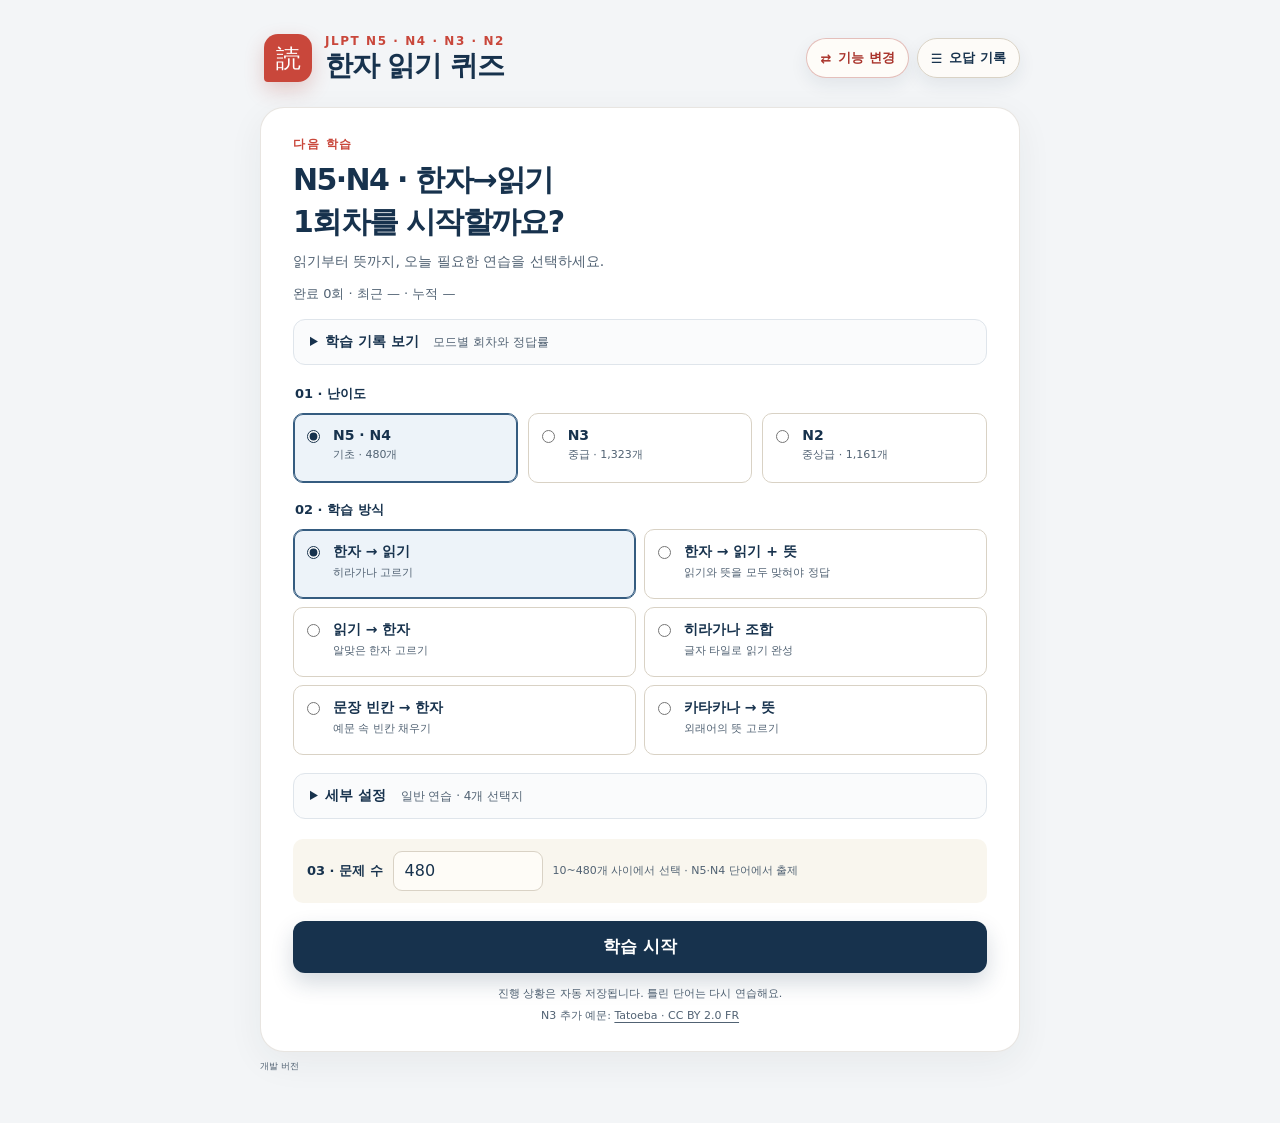
==== japanese-vocab-quiz/index.html @ 8cf6f114 "Version deployment assets to prevent stale quiz code" ====
<!doctype html>
<html lang="ko">
<head>
  <meta charset="utf-8">
  <meta name="viewport" content="width=device-width, initial-scale=1">
  <meta name="theme-color" content="#17324d">
  <title>한자 읽기 퀴즈</title>
  <link rel="stylesheet" href="styles.css">
</head>
<body>
  <main class="app-shell">
    <header class="brand" aria-label="앱 제목">
      <button id="home-button" class="brand-mark" type="button" aria-label="처음 화면으로 이동">読</button>
      <div>
        <p id="brand-eyebrow" class="eyebrow">JLPT N5 · N4 · N3 · N2</p>
        <h1 id="brand-title">한자 읽기 퀴즈</h1>
      </div>
      <div class="header-actions">
        <button id="feature-switch-button" class="mistake-menu-button feature-switch-button" type="button" aria-expanded="false" aria-controls="feature-switch-menu">
          <span aria-hidden="true">⇄</span>
          <span>기능 변경</span>
        </button>
        <button id="mistake-menu-button" class="mistake-menu-button" type="button" aria-expanded="false" aria-controls="mistake-menu">
          <span aria-hidden="true">☰</span>
          <span>오답 기록</span>
        </button>
      </div>
    </header>

    <div id="feature-switch-layer" class="feature-switch-layer" hidden>
      <button id="feature-switch-backdrop" class="feature-switch-backdrop" type="button" tabindex="-1" aria-label="기능 변경 메뉴 닫기"></button>
      <section id="feature-switch-menu" class="feature-switch-menu" role="dialog" aria-modal="true" aria-labelledby="feature-switch-title">
        <div class="feature-switch-heading">
          <div>
            <p class="session-kicker">학습 기능</p>
            <h2 id="feature-switch-title">무엇을 연습할까요?</h2>
          </div>
          <button id="feature-switch-close" class="mistake-menu-close" type="button" aria-label="기능 변경 메뉴 닫기">×</button>
        </div>
        <div class="feature-switch-options">
          <button id="feature-vocab-button" class="feature-option is-selected" type="button" aria-pressed="true">
            <strong>단어·문장 연습</strong>
            <small>한자 읽기, 히라가나 조합, 문장 빈칸, 카타카나</small>
          </button>
          <button id="feature-reading-button" class="feature-option" type="button" aria-pressed="false">
            <strong>독해 연습</strong>
            <small>JPT·JLPT·J.TEST·BJT 유형의 신규 실전 문제</small>
          </button>
        </div>
      </section>
    </div>

    <div id="mistake-menu-layer" class="mistake-menu-layer" hidden>
      <button id="mistake-menu-backdrop" class="mistake-menu-backdrop" type="button" tabindex="-1" aria-label="오답 기록 메뉴 닫기"></button>
      <aside id="mistake-menu" class="mistake-menu" role="dialog" aria-modal="true" aria-labelledby="mistake-menu-title">
        <div class="mistake-menu-header">
          <div>
            <p class="session-kicker">나의 학습 기록</p>
            <h2 id="mistake-menu-title">누적 오답 단어</h2>
          </div>
          <button id="mistake-menu-close" class="mistake-menu-close" type="button" aria-label="오답 기록 메뉴 닫기">×</button>
        </div>

        <div class="mistake-difficulty-tabs" role="tablist" aria-label="오답 기록 난이도">
          <button id="mistake-tab-basic" type="button" role="tab" aria-selected="true">N5·N4</button>
          <button id="mistake-tab-n3" type="button" role="tab" aria-selected="false">N3</button>
          <button id="mistake-tab-n2" type="button" role="tab" aria-selected="false">N2</button>
          <button id="mistake-tab-katakana" type="button" role="tab" aria-selected="false">카타카나</button>
        </div>

        <p id="mistake-menu-summary" class="mistake-menu-summary"></p>
        <p class="mistake-menu-note">이 브라우저에 저장된 일반 연습과 시험의 누적 오답 기록입니다.</p>
        <ol id="mistake-menu-list" class="mistake-menu-list"></ol>
        <p id="mistake-menu-empty" class="mistake-menu-empty" hidden>아직 틀린 단어가 없습니다.</p>
      </aside>
    </div>

    <section id="start-screen" class="screen is-active" aria-labelledby="start-title">
      <div class="paper-card start-card">
        <p id="session-kicker" class="session-kicker">다음 학습</p>
        <h2 id="start-title"><span id="start-selection-label">N5·N4 · 한자→읽기</span><br><span id="next-session-number">1</span>회차를 시작할까요?</h2>
        <p class="lead">읽기부터 뜻까지, 오늘 필요한 연습을 선택하세요.</p>
        <p id="selected-mode-stats" class="selected-mode-stats" aria-live="polite"></p>

        <details class="setup-disclosure records-disclosure">
          <summary>학습 기록 보기 <span>모드별 회차와 정답률</span></summary>
        <section class="mode-records" aria-labelledby="mode-records-title">
          <h3 id="mode-records-title">N5·N4 학습 모드별 기록</h3>
          <div class="mode-records-grid">
            <article id="record-kanji-meaning" class="mode-record">
              <strong>한자 → 읽기 + 뜻</strong>
              <dl>
                <div><dt>완료 회차</dt><dd id="kanji-meaning-sessions">0회</dd></div>
                <div><dt>최근 정답률</dt><dd id="kanji-meaning-last-accuracy">—</dd></div>
                <div><dt>누적 정답률</dt><dd id="kanji-meaning-total-accuracy">—</dd></div>
              </dl>
            </article>
            <article id="record-kanji-reading" class="mode-record is-selected">
              <strong>한자 → 읽기</strong>
              <dl>
                <div><dt>완료 회차</dt><dd id="kanji-reading-sessions">0회</dd></div>
                <div><dt>최근 정답률</dt><dd id="kanji-reading-last-accuracy">—</dd></div>
                <div><dt>누적 정답률</dt><dd id="kanji-reading-total-accuracy">—</dd></div>
              </dl>
            </article>
            <article id="record-kanji-kana" class="mode-record">
              <strong>한자 → 히라가나 조합</strong>
              <dl>
                <div><dt>완료 회차</dt><dd id="kanji-kana-sessions">0회</dd></div>
                <div><dt>최근 정답률</dt><dd id="kanji-kana-last-accuracy">—</dd></div>
                <div><dt>누적 정답률</dt><dd id="kanji-kana-total-accuracy">—</dd></div>
              </dl>
            </article>
            <article id="record-reading-kanji" class="mode-record">
              <strong>읽기 → 한자</strong>
              <dl>
                <div><dt>완료 회차</dt><dd id="reading-kanji-sessions">0회</dd></div>
                <div><dt>최근 정답률</dt><dd id="reading-kanji-last-accuracy">—</dd></div>
                <div><dt>누적 정답률</dt><dd id="reading-kanji-total-accuracy">—</dd></div>
              </dl>
            </article>
            <article id="record-sentence-kanji" class="mode-record">
              <strong>문장 빈칸 → 한자</strong>
              <dl>
                <div><dt>완료 회차</dt><dd id="sentence-kanji-sessions">0회</dd></div>
                <div><dt>최근 정답률</dt><dd id="sentence-kanji-last-accuracy">—</dd></div>
                <div><dt>누적 정답률</dt><dd id="sentence-kanji-total-accuracy">—</dd></div>
              </dl>
            </article>
            <article id="record-katakana-meaning" class="mode-record" hidden>
              <strong>카타카나 → 뜻</strong>
              <dl>
                <div><dt>완료 회차</dt><dd id="katakana-meaning-sessions">0회</dd></div>
                <div><dt>최근 정답률</dt><dd id="katakana-meaning-last-accuracy">—</dd></div>
                <div><dt>누적 정답률</dt><dd id="katakana-meaning-total-accuracy">—</dd></div>
              </dl>
            </article>
          </div>
        </section>
        </details>

        <fieldset id="difficulty-picker" class="mode-picker difficulty-picker">
          <legend>01 · 난이도</legend>
          <label class="mode-option" for="difficulty-basic">
            <input id="difficulty-basic" name="quiz-difficulty" type="radio" value="n5n4" checked>
            <span class="mode-copy">
              <strong>N5 · N4</strong>
              <small>기초 · 480개</small>
            </span>
          </label>
          <label class="mode-option" for="difficulty-n3">
            <input id="difficulty-n3" name="quiz-difficulty" type="radio" value="n3">
            <span class="mode-copy">
              <strong>N3</strong>
              <small>중급 · 1,323개</small>
            </span>
          </label>
          <label class="mode-option" for="difficulty-n2">
            <input id="difficulty-n2" name="quiz-difficulty" type="radio" value="n2">
            <span class="mode-copy">
              <strong>N2</strong>
              <small>중상급 · 1,161개</small>
            </span>
          </label>
        </fieldset>
        <p id="katakana-mode-note" class="exam-mode-note is-practice-note" hidden>카타카나 모드는 JLPT 난이도와 별도로 정리한 기초 외래어 100개에서 출제됩니다.</p>

        <fieldset class="mode-picker learning-mode-picker">
          <legend>02 · 학습 방식</legend>
          <label class="mode-option" for="mode-kanji-reading">
            <input id="mode-kanji-reading" name="quiz-mode" type="radio" value="kanji-to-reading" checked>
            <span class="mode-copy">
              <strong>한자 → 읽기</strong>
              <small>히라가나 고르기</small>
            </span>
          </label>
          <label class="mode-option" for="mode-kanji-meaning">
            <input id="mode-kanji-meaning" name="quiz-mode" type="radio" value="kanji-to-reading-meaning">
            <span class="mode-copy">
              <strong>한자 → 읽기 + 뜻</strong>
              <small>읽기와 뜻을 모두 맞혀야 정답</small>
            </span>
          </label>
          <label class="mode-option" for="mode-reading-kanji">
            <input id="mode-reading-kanji" name="quiz-mode" type="radio" value="reading-to-kanji">
            <span class="mode-copy">
              <strong>읽기 → 한자</strong>
              <small>알맞은 한자 고르기</small>
            </span>
          </label>
          <label class="mode-option is-wide" for="mode-kanji-kana">
            <input id="mode-kanji-kana" name="quiz-mode" type="radio" value="kanji-to-kana">
            <span class="mode-copy">
              <strong>히라가나 조합</strong>
              <small>글자 타일로 읽기 완성</small>
            </span>
          </label>
          <label class="mode-option is-wide" for="mode-sentence-kanji">
            <input id="mode-sentence-kanji" name="quiz-mode" type="radio" value="sentence-to-kanji">
            <span class="mode-copy">
              <strong>문장 빈칸 → 한자</strong>
              <small>예문 속 빈칸 채우기</small>
            </span>
          </label>
          <label class="mode-option is-wide" for="mode-katakana-meaning">
            <input id="mode-katakana-meaning" name="quiz-mode" type="radio" value="katakana-to-meaning">
            <span class="mode-copy">
              <strong>카타카나 → 뜻</strong>
              <small>외래어의 뜻 고르기</small>
            </span>
          </label>
        </fieldset>

        <details class="setup-disclosure settings-disclosure">
          <summary>세부 설정 <span id="settings-summary">일반 연습 · 4개 선택지</span></summary>
        <div class="exam-mode-panel">
          <div>
            <strong>시험 모드</strong>
            <small>100문제 고정 · 객관식 단어 7초 · 히라가나 조합 10초 · 문장 13초</small>
          </div>
          <label class="switch" for="exam-mode">
            <input id="exam-mode" type="checkbox">
            <span class="switch-track" aria-hidden="true"><span></span></span>
            <span id="exam-mode-state" class="switch-state">OFF</span>
          </label>
        </div>
        <p id="exam-mode-note" class="exam-mode-note" hidden>맞힌 문제는 이 난이도·학습 모드의 다음 3회차 동안 시험에 나오지 않습니다.</p>

        <fieldset id="choice-count-picker" class="mode-picker choice-count-picker">
          <legend>선택지 수</legend>
          <label class="mode-option" for="choice-count-4">
            <input id="choice-count-4" name="choice-count" type="radio" value="4" checked>
            <span class="mode-copy">
              <strong>4개</strong>
              <small>기본</small>
            </span>
          </label>
          <label class="mode-option" for="choice-count-6">
            <input id="choice-count-6" name="choice-count" type="radio" value="6">
            <span class="mode-copy">
              <strong>6개</strong>
              <small>도전</small>
            </span>
          </label>
          <label class="mode-option" for="choice-count-8">
            <input id="choice-count-8" name="choice-count" type="radio" value="8">
            <span class="mode-copy">
              <strong>8개</strong>
              <small>집중</small>
            </span>
          </label>
        </fieldset>

        <fieldset id="kana-palette-picker" class="mode-picker" hidden>
          <legend>히라가나 선택 방식</legend>
          <label class="mode-option" for="kana-palette-nine">
            <input id="kana-palette-nine" name="kana-palette" type="radio" value="nine" checked>
            <span class="mode-copy"><strong>9개 선택지</strong><small>정답 글자가 포함된 9개 타일</small></span>
          </label>
          <label class="mode-option" for="kana-palette-all">
            <input id="kana-palette-all" name="kana-palette" type="radio" value="all">
            <span class="mode-copy"><strong>전체 히라가나</strong><small>오십음·탁음·반탁음·작은 글자에서 직접 찾기</small></span>
          </label>
        </fieldset>

        </details>

        <div id="general-question-count-panel" class="question-count-picker">
          <label for="general-question-count">03 · 문제 수</label>
          <input id="general-question-count" type="number" min="10" max="480" step="1" value="480" inputmode="numeric">
          <small id="general-question-count-hint">10~480개 사이에서 선택 · N5·N4 단어에서 출제</small>
        </div>

        <div id="question-count-panel" class="question-count-picker" hidden>
          <label for="sentence-question-count">03 · 문장 문제 수</label>
          <input id="sentence-question-count" type="number" min="10" max="480" step="1" value="20" inputmode="numeric">
          <small id="sentence-question-count-hint">10~480개 사이에서 선택 · 능력단어 Word 예문에서 출제</small>
        </div>

        <section id="resume-panel" class="resume-panel" aria-labelledby="resume-summary" hidden>
          <div>
            <strong>진행 중인 회차가 있습니다</strong>
            <p id="resume-summary"></p>
          </div>
          <div class="resume-actions">
            <button id="resume-button" type="button">이어하기</button>
            <button id="discard-session-button" type="button">기록 삭제</button>
          </div>
        </section>

        <button id="start-button" class="primary-button" type="button">학습 시작</button>
        <p class="helper">진행 상황은 자동 저장됩니다. 틀린 단어는 다시 연습해요.</p>
        <p class="source-note">N3 추가 예문: <a href="https://tatoeba.org/ko/" target="_blank" rel="noreferrer">Tatoeba · CC BY 2.0 FR</a></p>

        <details id="history-panel" class="history-panel setup-disclosure" hidden>
          <summary>최근 학습 기록</summary>
          <ol id="history-list" class="history-list"></ol>
        </details>
      </div>
    </section>

    <section id="quiz-screen" class="screen" aria-labelledby="quiz-word">
      <div class="quiz-topbar">
        <div>
          <span id="quiz-session-label" class="eyebrow">1회차</span>
          <span id="quiz-progress-text" class="progress-copy">1 / —</span>
        </div>
        <div class="live-score" aria-label="현재 정답률">
          정답률 <strong id="live-accuracy">—</strong>
          <span id="live-score-detail" class="score-detail">정답 0 / 채점 0회</span>
        </div>
        <div id="exam-timer" class="exam-timer" aria-live="polite" hidden>
          남은 시간 <strong id="exam-time-left">7</strong>초
        </div>
      </div>
      <div class="progress-track" aria-hidden="true">
        <div id="progress-bar" class="progress-bar"></div>
      </div>

      <div class="paper-card quiz-card">
        <p id="quiz-prompt" class="prompt">이 단어를 어떻게 읽을까요?</p>
        <h2 id="quiz-word" lang="ja">日本語</h2>
        <p id="day-label" class="day-label">7일차</p>
        <p id="combined-step-status" class="combined-step-status" aria-live="polite" hidden></p>
        <p id="exam-mistake-badge" class="exam-mistake-badge" hidden></p>

        <div id="answer-grid" class="answer-grid" aria-label="읽기 선택지"></div>
        <div id="kana-composer" class="kana-composer" hidden>
          <div id="kana-answer" class="kana-answer" role="group" aria-label="입력한 히라가나 편집" aria-describedby="kana-edit-status">히라가나를 선택하세요</div>
          <p id="kana-edit-status" class="kana-edit-status" aria-live="polite"></p>
          <div class="kana-layout-toolbar">
            <button id="kana-layout-toggle" class="secondary-button kana-layout-toggle" type="button" aria-pressed="false" aria-label="삭제·제출 버튼을 오른쪽에 배치" aria-controls="kana-controls">버튼 위치: 아래</button>
          </div>
          <div id="kana-controls" class="kana-controls">
            <div id="kana-grid" class="kana-grid" aria-label="히라가나 9개"></div>
            <div class="kana-actions">
              <button id="kana-backspace" class="secondary-button" type="button">앞 글자 지우기</button>
              <button id="kana-clear" class="secondary-button" type="button">전체 지우기</button>
              <button id="kana-submit" class="kana-submit" type="button" disabled>정답 제출</button>
            </div>
          </div>
        </div>

        <div id="feedback" class="feedback" aria-live="polite" hidden>
          <div id="feedback-icon" class="feedback-icon" aria-hidden="true"></div>
          <div>
            <strong id="feedback-title"></strong>
            <p id="feedback-selected" class="feedback-selected" hidden></p>
            <p id="feedback-reading"></p>
            <p id="feedback-meaning"></p>
            <p id="feedback-sentence-reading" class="feedback-sentence-reading" hidden></p>
            <p id="feedback-translation" class="feedback-translation" hidden></p>
            <a id="feedback-source" class="feedback-source" target="_blank" rel="noreferrer" hidden></a>
            <p id="retry-note" class="retry-note" hidden>이 단어는 잠시 뒤 다시 나옵니다.</p>
          </div>
        </div>

        <button id="next-button" class="primary-button" type="button" hidden>다음 단어</button>
      </div>
      <p id="keyboard-hint" class="keyboard-hint">숫자키 1–4 또는 숫자패드로 선택 · Enter로 다음</p>
    </section>

    <section id="result-screen" class="screen" aria-labelledby="result-title">
      <div class="paper-card result-card">
        <div class="result-seal" aria-hidden="true">完</div>
        <p class="session-kicker">회차 완료</p>
        <h2 id="result-title"><span id="result-session-number">1</span>회차 학습을 마쳤어요</h2>
        <p id="result-message" class="lead"></p>

        <div class="result-score" aria-label="이번 회차 정답률">
          <span>이번 정답률</span>
          <strong id="result-accuracy">0%</strong>
        </div>
        <p id="result-score-detail" class="score-detail"></p>
        <dl class="result-details">
          <div><dt>정답</dt><dd id="result-correct">0</dd></div>
          <div><dt>오답</dt><dd id="result-wrong">0</dd></div>
          <div><dt>완료 단어</dt><dd id="result-mastered">0</dd></div>
        </dl>

        <button id="return-button" class="primary-button" type="button">기록 화면으로</button>
      </div>
    </section>

    <section id="reading-start-screen" class="screen" aria-labelledby="reading-start-title">
      <div class="paper-card start-card reading-start-card">
        <p class="session-kicker">독해 시험</p>
        <h2 id="reading-start-title">공식 시험 유형으로<br>독해를 연습해 보세요</h2>
        <p class="lead">JPT·JLPT·J.TEST·BJT의 출제 형식과 난이도를 분석해 새로 작성한 문제입니다. 지문 원문을 복제하지 않아 공개 앱에서도 안전하게 학습할 수 있습니다.</p>

        <section class="mode-records" aria-labelledby="reading-records-title">
          <h3 id="reading-records-title">독해 난이도별 기록</h3>
          <div class="mode-records-grid reading-record-grid">
            <article id="reading-record-furigana" class="mode-record is-selected">
              <strong>후리가나 표시</strong>
              <dl>
                <div><dt>완료 회차</dt><dd id="reading-furigana-sessions">0회</dd></div>
                <div><dt>최근 정답률</dt><dd id="reading-furigana-last-accuracy">—</dd></div>
                <div><dt>누적 정답률</dt><dd id="reading-furigana-total-accuracy">—</dd></div>
              </dl>
            </article>
            <article id="reading-record-standard" class="mode-record">
              <strong>후리가나 없음</strong>
              <dl>
                <div><dt>완료 회차</dt><dd id="reading-standard-sessions">0회</dd></div>
                <div><dt>최근 정답률</dt><dd id="reading-standard-last-accuracy">—</dd></div>
                <div><dt>누적 정답률</dt><dd id="reading-standard-total-accuracy">—</dd></div>
              </dl>
            </article>
          </div>
        </section>

        <fieldset class="mode-picker reading-difficulty-picker">
          <legend>독해 난이도 선택</legend>
          <label class="mode-option" for="reading-difficulty-furigana">
            <input id="reading-difficulty-furigana" name="reading-difficulty" type="radio" value="furigana" checked>
            <span class="mode-copy">
              <strong>후리가나 표시</strong>
              <small>지문·질문·선택지의 한자 읽기를 함께 표시</small>
            </span>
          </label>
          <label class="mode-option" for="reading-difficulty-standard">
            <input id="reading-difficulty-standard" name="reading-difficulty" type="radio" value="standard">
            <span class="mode-copy">
              <strong>후리가나 없음</strong>
              <small>처음에는 원문만 표시 · 첫 오답 후 후리가나 힌트</small>
            </span>
          </label>
        </fieldset>

        <div class="question-count-picker">
          <label for="reading-question-count">독해 문제 수</label>
          <input id="reading-question-count" type="number" min="10" max="600" step="1" value="100" inputmode="numeric">
          <small>10~600문제 · 네 시험 유형이 고르게 출제됩니다.</small>
        </div>

        <section id="reading-resume-panel" class="resume-panel" aria-labelledby="reading-resume-summary" hidden>
          <div>
            <strong>진행 중인 독해 회차가 있습니다</strong>
            <p id="reading-resume-summary"></p>
          </div>
          <div class="resume-actions">
            <button id="reading-resume-button" type="button">이어하기</button>
            <button id="reading-discard-session-button" type="button">기록 삭제</button>
          </div>
        </section>

        <button id="reading-start-button" class="primary-button" type="button">독해 시험 시작</button>
        <p class="helper">숫자키 1~4로 답 선택 · Enter로 다음 문제 · 기록은 현재 브라우저에 저장</p>
        <details class="reading-source-details">
          <summary>공식 출제 형식 참고 자료</summary>
          <p>문제의 구조만 참고했으며 지문·질문·선택지는 모두 새로 작성했습니다.</p>
          <div class="reading-source-links">
            <a href="https://www.jlpt.jp/samples/forlearners.html" target="_blank" rel="noreferrer">JLPT 공식 예제</a>
            <a href="https://m.jpt.co.kr/content/common/realQuestion.php" target="_blank" rel="noreferrer">JPT 공식 실제기출</a>
            <a href="https://j-test.jp/newjtest" target="_blank" rel="noreferrer">J.TEST 공식 문제</a>
            <a href="https://www.kanken.or.jp/bjt/english/sample/sample03.html" target="_blank" rel="noreferrer">BJT 공식 독해 예제</a>
          </div>
        </details>
      </div>
    </section>

    <section id="reading-quiz-screen" class="screen" aria-labelledby="reading-question">
      <div class="quiz-topbar">
        <div>
          <span id="reading-session-label" class="eyebrow">독해 1회차</span>
          <span id="reading-progress-text" class="progress-copy">1 / 20</span>
        </div>
        <div class="live-score" aria-label="현재 정답률">
          정답률 <strong id="reading-live-accuracy">—</strong>
          <span id="reading-live-score-detail" class="score-detail">정답 0 / 채점 0회</span>
        </div>
      </div>
      <div class="progress-track" aria-hidden="true"><div id="reading-progress-bar" class="progress-bar"></div></div>

      <div class="paper-card quiz-card reading-quiz-card">
        <div class="reading-meta-row">
          <span id="reading-exam-badge" class="reading-exam-badge">JLPT형</span>
          <span id="reading-type-badge" class="reading-type-badge">단문 이해</span>
        </div>
        <article id="reading-passage" class="reading-passage" lang="ja"></article>
        <h2 id="reading-question" class="reading-question" lang="ja"></h2>
        <div id="reading-answer-grid" class="answer-grid reading-answer-grid" aria-label="독해 정답 선택지"></div>

        <div id="reading-feedback" class="feedback reading-feedback" aria-live="polite" hidden>
          <div id="reading-feedback-icon" class="feedback-icon" aria-hidden="true"></div>
          <div>
            <strong id="reading-feedback-title"></strong>
            <p id="reading-feedback-selected" class="feedback-selected" hidden></p>
            <p id="reading-feedback-answer"></p>
            <p id="reading-feedback-explanation"></p>
          </div>
        </div>
        <button id="reading-next-button" class="primary-button" type="button" hidden>다음 문제</button>
      </div>
      <p class="keyboard-hint">숫자키 1~4로 선택 · Enter로 다음</p>
    </section>

    <section id="reading-result-screen" class="screen" aria-labelledby="reading-result-title">
      <div class="paper-card result-card">
        <div class="result-seal" aria-hidden="true">読</div>
        <p class="session-kicker">독해 시험 완료</p>
        <h2 id="reading-result-title"><span id="reading-result-session-number">1</span>회차를 마쳤어요</h2>
        <p id="reading-result-message" class="lead"></p>
        <div class="result-score" aria-label="이번 독해 정답률">
          <span>이번 정답률</span>
          <strong id="reading-result-accuracy">0%</strong>
        </div>
        <p id="reading-result-score-detail" class="score-detail"></p>
        <dl class="result-details">
          <div><dt>정답</dt><dd id="reading-result-correct">0</dd></div>
          <div><dt>오답</dt><dd id="reading-result-wrong">0</dd></div>
          <div><dt>완료 문제</dt><dd id="reading-result-total">0</dd></div>
        </dl>
        <button id="reading-return-button" class="primary-button" type="button">독해 시작 화면으로</button>
      </div>
    </section>

    <p id="app-error" class="app-error" role="alert" hidden></p>
    <p class="source-note"><small id="build-version">개발 버전</small></p>
  </main>

  <script src="vocab-data.js"></script>
  <script src="n3-vocab-data.js"></script>
  <script src="n2-vocab-data.js"></script>
  <script src="katakana-vocab-data.js"></script>
  <script src="reading-data.js"></script>
  <script src="reading-generated-data.js"></script>
  <script src="reading-advanced-guides.js"></script>
  <script src="quiz-engine.js"></script>
  <script src="reading-renderer.js"></script>
  <script src="session-store.js"></script>
  <script src="app.js"></script>
</body>
</html>
---- japanese-vocab-quiz/styles.css ----
:root {
  color-scheme: light;
  --ink: #17324d;
  --ink-soft: #516273;
  --paper: #fffdf8;
  --paper-deep: #f5efe2;
  --line: #d9d2c5;
  --accent: #c9473b;
  --accent-dark: #a9332b;
  --success: #24705a;
  --success-soft: #e6f3ed;
  --danger: #a63f36;
  --danger-soft: #fbeae7;
  --focus: #2e76b5;
  --shadow: 0 10px 36px rgba(38, 43, 49, 0.06);
}

* {
  box-sizing: border-box;
}

body {
  margin: 0;
  min-height: 100vh;
  color: var(--ink);
  background: #f3f5f7;
  font-family: "Noto Sans KR", "Noto Sans JP", "Yu Gothic", "Malgun Gothic", system-ui, sans-serif;
}

button {
  font: inherit;
}

button:focus-visible {
  outline: 3px solid var(--focus);
  outline-offset: 3px;
}

.app-shell {
  width: min(100% - 32px, 760px);
  margin: 0 auto;
  padding: 34px 0 50px;
}

.brand {
  display: flex;
  align-items: center;
  gap: 13px;
  margin: 0 0 24px 4px;
}

.header-actions {
  display: flex;
  gap: 8px;
  align-items: center;
  margin-left: auto;
}

.mistake-menu-button {
  display: inline-flex;
  align-items: center;
  gap: 7px;
  white-space: nowrap;
  min-height: 40px;
  margin-left: 0;
  padding: 8px 13px;
  color: var(--ink);
  background: rgba(255, 253, 248, 0.86);
  border: 1px solid var(--line);
  border-radius: 999px;
  font: inherit;
  font-size: 13px;
  font-weight: 800;
  cursor: pointer;
  box-shadow: 0 7px 18px rgba(23, 50, 77, 0.08);
}

.mistake-menu-button:hover {
  border-color: rgba(169, 51, 43, 0.45);
  color: var(--accent);
}

.feature-switch-button {
  color: var(--accent-dark);
  border-color: rgba(169, 51, 43, 0.3);
}

.feature-switch-layer {
  position: fixed;
  z-index: 1100;
  inset: 0;
  display: grid;
  padding: 20px;
  place-items: center;
}

.feature-switch-backdrop {
  position: absolute;
  inset: 0;
  width: 100%;
  height: 100%;
  padding: 0;
  background: rgba(16, 29, 44, 0.48);
  border: 0;
}

.feature-switch-menu {
  position: relative;
  z-index: 1;
  width: min(100%, 520px);
  padding: 26px;
  background: var(--paper);
  border: 1px solid rgba(117, 102, 80, 0.22);
  border-radius: 22px;
  box-shadow: var(--shadow);
}

.feature-switch-heading {
  display: flex;
  align-items: flex-start;
  justify-content: space-between;
  gap: 20px;
}

.feature-switch-heading h2 {
  margin: 5px 0 0;
  font-size: 26px;
  letter-spacing: -0.04em;
}

.feature-switch-options {
  display: grid;
  gap: 10px;
  margin-top: 22px;
}

.feature-option {
  display: grid;
  gap: 5px;
  width: 100%;
  padding: 17px 18px;
  color: var(--ink);
  background: #fff;
  border: 1px solid var(--line);
  border-radius: 14px;
  text-align: left;
  cursor: pointer;
}

.feature-option:hover,
.feature-option.is-selected {
  border-color: var(--accent);
  background: rgba(201, 71, 59, 0.06);
}

.feature-option strong {
  font-size: 17px;
}

.feature-option small {
  color: var(--ink-soft);
  line-height: 1.45;
}

.mistake-menu-layer {
  position: fixed;
  z-index: 1000;
  inset: 0;
}

.mistake-menu-backdrop {
  position: absolute;
  inset: 0;
  width: 100%;
  height: 100%;
  padding: 0;
  background: rgba(16, 29, 44, 0.48);
  border: 0;
  cursor: default;
}

.mistake-menu {
  position: absolute;
  z-index: 1;
  top: 0;
  right: 0;
  width: min(430px, calc(100% - 24px));
  height: 100vh;
  height: 100dvh;
  padding: 26px 24px 34px;
  overflow-y: auto;
  background:
    repeating-linear-gradient(0deg, rgba(23, 50, 77, 0.018) 0 1px, transparent 1px 29px),
    #fffdf8;
  box-shadow: -18px 0 50px rgba(16, 29, 44, 0.22);
}

.mistake-menu-header {
  display: flex;
  align-items: flex-start;
  justify-content: space-between;
  gap: 18px;
}

.mistake-menu-header h2 {
  margin: 4px 0 0;
  font-size: 25px;
  letter-spacing: -0.04em;
}

.mistake-menu-close {
  display: grid;
  width: 40px;
  height: 40px;
  padding: 0 0 3px;
  place-items: center;
  color: var(--ink-soft);
  background: var(--paper-deep);
  border: 1px solid var(--line);
  border-radius: 50%;
  font-size: 28px;
  line-height: 1;
  cursor: pointer;
}

.mistake-difficulty-tabs {
  display: grid;
  grid-template-columns: repeat(4, minmax(0, 1fr));
  gap: 7px;
  margin-top: 24px;
}

.mistake-difficulty-tabs button {
  min-width: 0;
  padding: 9px 4px;
  color: var(--ink-soft);
  background: transparent;
  border: 1px solid var(--line);
  border-radius: 10px;
  font: inherit;
  font-size: 12px;
  font-weight: 800;
  cursor: pointer;
}

.mistake-difficulty-tabs button[aria-selected="true"] {
  color: #fff;
  background: var(--ink);
  border-color: var(--ink);
}

.mistake-menu-summary {
  margin: 22px 0 0;
  color: var(--accent);
  font-size: 15px;
  font-weight: 900;
}

.mistake-menu-note {
  margin: 7px 0 0;
  color: var(--ink-soft);
  font-size: 12px;
  line-height: 1.55;
}

.mistake-menu-list {
  display: grid;
  gap: 9px;
  margin: 18px 0 0;
  padding: 0;
  list-style: none;
}

.mistake-menu-list li {
  display: grid;
  grid-template-columns: minmax(0, 1fr) auto;
  gap: 5px 12px;
  padding: 14px 15px;
  background: rgba(245, 239, 226, 0.62);
  border: 1px solid rgba(205, 195, 177, 0.56);
  border-radius: 14px;
}

.mistake-word {
  min-width: 0;
}

.mistake-word strong {
  margin-right: 7px;
  color: var(--ink);
  font-family: "Yu Mincho", "MS Mincho", serif;
  font-size: 20px;
}

.mistake-word span {
  color: var(--ink-soft);
  font-size: 12px;
}

.mistake-count {
  align-self: center;
  color: var(--accent);
  font-size: 15px;
  font-weight: 900;
  white-space: nowrap;
}

.mistake-meaning,
.mistake-mode-breakdown {
  grid-column: 1 / -1;
  margin: 0;
  color: var(--ink-soft);
  font-size: 12px;
  line-height: 1.45;
}

.mistake-mode-breakdown {
  color: #725c4f;
}

.mistake-menu-empty {
  margin: 34px 0 0;
  padding: 30px 18px;
  color: var(--ink-soft);
  background: rgba(245, 239, 226, 0.48);
  border-radius: 14px;
  text-align: center;
}

.brand-mark {
  display: grid;
  width: 48px;
  height: 48px;
  padding: 0;
  place-items: center;
  color: #fff;
  background: var(--accent);
  border: 0;
  border-radius: 14px 14px 14px 4px;
  font-family: "Yu Mincho", "MS Mincho", serif;
  font-size: 25px;
  line-height: 1;
  cursor: pointer;
  box-shadow: 0 8px 20px rgba(169, 51, 43, 0.22);
  transition: transform 160ms ease, box-shadow 160ms ease;
}

.brand-mark:hover {
  transform: translateY(-1px);
  box-shadow: 0 10px 24px rgba(169, 51, 43, 0.28);
}

.brand-mark:active {
  transform: translateY(0);
}

.brand-mark:focus-visible {
  outline: 3px solid rgba(169, 51, 43, 0.28);
  outline-offset: 4px;
}

.brand h1 {
  margin: 1px 0 0;
  font-size: clamp(21px, 4vw, 28px);
  line-height: 1.2;
  letter-spacing: -0.04em;
}

.eyebrow,
.session-kicker {
  margin: 0;
  color: var(--accent);
  font-size: 12px;
  font-weight: 800;
  letter-spacing: 0.13em;
  text-transform: uppercase;
}

.screen {
  display: none;
}

.screen.is-active {
  display: block;
  animation: screen-in 260ms ease-out;
}

@keyframes screen-in {
  from { opacity: 0; transform: translateY(8px); }
  to { opacity: 1; transform: translateY(0); }
}

.paper-card {
  position: relative;
  overflow: hidden;
  background: #fff;
  border: 1px solid rgba(117, 102, 80, 0.17);
  border-radius: 24px;
  box-shadow: var(--shadow);
}

.paper-card::after {
  position: absolute;
  inset: 13px;
  pointer-events: none;
  border: 1px solid rgba(117, 102, 80, 0.08);
  border-radius: 15px;
  content: none;
}

.start-card,
.result-card {
  padding: clamp(38px, 7vw, 64px);
  text-align: center;
}

.start-card h2,
.result-card h2 {
  margin: 10px 0 13px;
  font-size: clamp(28px, 6vw, 42px);
  line-height: 1.18;
  letter-spacing: -0.055em;
}

.lead {
  max-width: 560px;
  margin: 0 auto;
  color: var(--ink-soft);
  font-size: 16px;
  line-height: 1.72;
  word-break: keep-all;
}

.mode-records {
  position: relative;
  z-index: 1;
  margin: 30px 0 24px;
  text-align: left;
}

.mode-records h3 {
  margin: 0 0 9px;
  color: var(--ink-soft);
  font-size: 12px;
  text-align: center;
}

.mode-records-grid {
  display: grid;
  grid-template-columns: repeat(2, 1fr);
  gap: 10px;
}

.mode-record {
  min-width: 0;
  padding: 15px 13px 13px;
  background: rgba(245, 239, 226, 0.72);
  border: 1px solid var(--line);
  border-radius: 14px;
  transition: border-color 140ms ease, background 140ms ease, box-shadow 140ms ease;
}

.mode-record.is-selected {
  background: rgba(232, 238, 245, 0.88);
  border-color: var(--ink);
  box-shadow: inset 0 0 0 1px var(--ink);
}

.mode-record > strong {
  display: block;
  margin-bottom: 10px;
  color: var(--ink);
  font-size: 13px;
  text-align: center;
}

.mode-record dl {
  display: grid;
  gap: 6px;
  margin: 0;
}

.mode-record dl div {
  display: flex;
  gap: 8px;
  align-items: baseline;
  justify-content: space-between;
}

.mode-record dt {
  color: var(--ink-soft);
  font-size: 11px;
}

.mode-record dd {
  margin: 0;
  color: var(--ink);
  font-size: 13px;
  font-weight: 800;
}

.mode-picker {
  position: relative;
  z-index: 1;
  display: grid;
  grid-template-columns: repeat(2, minmax(0, 1fr));
  gap: 10px;
  margin: 0 0 18px;
  padding: 0;
  border: 0;
  text-align: left;
}

.difficulty-picker {
  grid-template-columns: repeat(3, minmax(0, 1fr));
}

.choice-count-picker {
  grid-template-columns: repeat(3, minmax(0, 1fr));
}

.choice-count-picker .mode-copy {
  min-height: 62px;
}

.mode-picker legend {
  width: 100%;
  margin-bottom: 9px;
  color: var(--ink-soft);
  font-size: 12px;
  font-weight: 800;
  text-align: center;
}

.mode-option {
  position: relative;
  cursor: pointer;
}

.mode-option.is-wide {
  grid-column: 1 / -1;
}

.mode-option input {
  position: absolute;
  top: 17px;
  left: 14px;
  margin: 0;
  accent-color: var(--ink);
}

.mode-copy {
  display: block;
  min-height: 78px;
  padding: 13px 12px 12px 39px;
  background: rgba(255, 253, 248, 0.72);
  border: 1px solid var(--line);
  border-radius: 13px;
  transition: border-color 140ms ease, background 140ms ease, transform 140ms ease;
}

.mode-option:hover .mode-copy {
  border-color: var(--ink-soft);
  transform: translateY(-1px);
}

.mode-option input:checked + .mode-copy {
  background: rgba(232, 238, 245, 0.88);
  border-color: var(--ink);
  box-shadow: inset 0 0 0 1px var(--ink);
}

.mode-option input:focus-visible + .mode-copy {
  outline: 3px solid var(--focus);
  outline-offset: 3px;
}

.mode-option input:disabled + .mode-copy {
  cursor: not-allowed;
  opacity: 0.56;
}

.mode-copy strong,
.mode-copy small {
  display: block;
}

.mode-copy strong {
  margin-bottom: 4px;
  font-size: 14px;
}

.mode-copy small {
  color: var(--ink-soft);
  font-size: 11px;
  line-height: 1.4;
}

.exam-mode-panel {
  position: relative;
  z-index: 1;
  display: flex;
  gap: 14px;
  align-items: center;
  justify-content: space-between;
  margin: 0 0 8px;
  padding: 14px 16px;
  background: rgba(245, 239, 226, 0.72);
  border: 1px solid var(--line);
  border-radius: 14px;
  text-align: left;
}

.exam-mode-panel strong,
.exam-mode-panel small {
  display: block;
}

.exam-mode-panel strong {
  margin-bottom: 3px;
  font-size: 14px;
}

.exam-mode-panel small,
.exam-mode-note {
  color: var(--ink-soft);
  font-size: 11px;
  line-height: 1.45;
}

.exam-mode-note {
  position: relative;
  z-index: 1;
  margin: 0 4px 18px;
  color: var(--danger);
  font-weight: 700;
  text-align: left;
}

.exam-mode-note.is-practice-note {
  color: var(--focus);
}

.switch {
  display: inline-flex;
  flex: 0 0 auto;
  gap: 8px;
  align-items: center;
  cursor: pointer;
}

.switch input {
  position: absolute;
  width: 1px;
  height: 1px;
  overflow: hidden;
  opacity: 0;
}

.switch-track {
  position: relative;
  display: block;
  width: 46px;
  height: 26px;
  background: #b9b3a8;
  border-radius: 999px;
  transition: background 150ms ease;
}

.switch-track span {
  position: absolute;
  top: 3px;
  left: 3px;
  width: 20px;
  height: 20px;
  background: #fff;
  border-radius: 50%;
  box-shadow: 0 2px 6px rgba(23, 50, 77, 0.22);
  transition: transform 150ms ease;
}

.switch input:checked + .switch-track {
  background: var(--accent);
}

.switch input:checked + .switch-track span {
  transform: translateX(20px);
}

.switch input:focus-visible + .switch-track {
  outline: 3px solid var(--focus);
  outline-offset: 3px;
}

.switch-state {
  min-width: 27px;
  color: var(--ink-soft);
  font-size: 11px;
  font-weight: 900;
}

.question-count-picker {
  position: relative;
  z-index: 1;
  display: grid;
  grid-template-columns: auto minmax(118px, 150px) 1fr;
  gap: 10px;
  align-items: center;
  margin: -4px 0 18px;
  padding: 12px 14px;
  background: rgba(245, 239, 226, 0.58);
  border-radius: 12px;
  text-align: left;
}

.question-count-picker label {
  color: var(--ink);
  font-size: 13px;
  font-weight: 800;
}

.question-count-picker input {
  width: 100%;
  min-height: 40px;
  padding: 7px 34px 7px 11px;
  color: var(--ink);
  background: rgba(255, 253, 248, 0.92);
  border: 1px solid var(--line);
  border-radius: 9px;
  font: inherit;
}

.question-count-picker input:focus-visible {
  outline: 3px solid var(--focus);
  outline-offset: 2px;
}

.question-count-picker input:disabled {
  cursor: not-allowed;
  opacity: 0.62;
}

.question-count-picker small {
  color: var(--ink-soft);
  font-size: 11px;
  line-height: 1.4;
}

.resume-panel {
  position: relative;
  z-index: 1;
  display: flex;
  align-items: center;
  justify-content: space-between;
  gap: 16px;
  margin: 18px 0;
  padding: 16px;
  color: var(--ink);
  background: rgba(226, 239, 234, 0.78);
  border: 1px solid #87a99a;
  border-radius: 14px;
  text-align: left;
}

.resume-panel[hidden] {
  display: none;
}

.resume-panel p {
  margin: 5px 0 0;
  color: var(--ink-soft);
  font-size: 12px;
  line-height: 1.5;
}

.resume-actions {
  display: flex;
  flex: 0 0 auto;
  gap: 8px;
}

.resume-actions button {
  min-height: 40px;
  padding: 8px 13px;
  color: var(--ink);
  background: var(--paper);
  border: 1px solid var(--line);
  border-radius: 9px;
  font: inherit;
  font-size: 12px;
  font-weight: 800;
  cursor: pointer;
}

.resume-actions button:first-child {
  color: #fff;
  background: var(--ink);
  border-color: var(--ink);
}

.resume-actions button:focus-visible {
  outline: 3px solid var(--focus);
  outline-offset: 2px;
}

.primary-button {
  position: relative;
  z-index: 1;
  width: 100%;
  min-height: 56px;
  padding: 14px 22px;
  color: #fff;
  background: var(--ink);
  border: 0;
  border-radius: 14px;
  font-weight: 800;
  cursor: pointer;
  box-shadow: 0 10px 22px rgba(23, 50, 77, 0.18);
  transition: transform 150ms ease, background 150ms ease, box-shadow 150ms ease;
}

.primary-button:hover {
  background: #23496a;
  box-shadow: 0 12px 26px rgba(23, 50, 77, 0.23);
  transform: translateY(-1px);
}

.primary-button:active {
  transform: translateY(1px);
}

.primary-button:disabled,
.primary-button:disabled:hover {
  cursor: not-allowed;
  opacity: 0.52;
  box-shadow: none;
  transform: none;
}

.helper,
.keyboard-hint {
  margin: 13px 0 0;
  color: var(--ink-soft);
  font-size: 12px;
}

.reading-start-card .lead {
  max-width: 590px;
}

.reading-record-grid {
  grid-template-columns: repeat(2, minmax(0, 1fr));
}

.reading-difficulty-picker {
  grid-template-columns: repeat(2, minmax(0, 1fr));
}

.reading-source-details {
  position: relative;
  z-index: 1;
  margin-top: 22px;
  color: var(--ink-soft);
  font-size: 12px;
  text-align: left;
}

.reading-source-details summary {
  color: var(--ink);
  font-weight: 800;
  cursor: pointer;
}

.reading-source-details p {
  margin: 9px 0;
  line-height: 1.6;
}

.reading-source-links {
  display: flex;
  flex-wrap: wrap;
  gap: 7px;
}

.reading-source-links a {
  padding: 6px 9px;
  color: var(--accent-dark);
  background: rgba(201, 71, 59, 0.07);
  border-radius: 8px;
  font-weight: 700;
  text-decoration: none;
}

.reading-quiz-card {
  padding-top: clamp(34px, 6vw, 54px);
  text-align: left;
}

.reading-meta-row {
  position: relative;
  z-index: 1;
  display: flex;
  flex-wrap: wrap;
  gap: 7px;
  margin-bottom: 18px;
}

.reading-exam-badge,
.reading-type-badge {
  display: inline-flex;
  min-height: 28px;
  padding: 5px 10px;
  align-items: center;
  border-radius: 999px;
  font-size: 12px;
  font-weight: 900;
}

.reading-exam-badge {
  color: #fff;
  background: var(--accent);
}

.reading-type-badge {
  color: var(--ink-soft);
  background: var(--paper-deep);
}

.reading-passage {
  position: relative;
  z-index: 1;
  margin: 0 0 24px;
  padding: 21px 22px;
  background: rgba(245, 239, 226, 0.58);
  border-left: 4px solid var(--accent);
  border-radius: 4px 14px 14px 4px;
  font-size: clamp(17px, 3vw, 20px);
  font-weight: 600;
  line-height: 2;
  letter-spacing: 0.02em;
}

.reading-passage ruby,
.reading-question ruby,
.reading-answer-grid ruby {
  ruby-align: center;
}

.reading-passage rt,
.reading-question rt,
.reading-answer-grid rt {
  color: var(--accent-dark);
  font-size: 0.53em;
  font-weight: 700;
}

.quiz-card h2.reading-question {
  position: relative;
  z-index: 1;
  margin: 0 0 18px;
  font-family: "Noto Sans JP", "Yu Gothic", "Malgun Gothic", sans-serif;
  font-size: clamp(18px, 3.2vw, 24px);
  font-weight: 700;
  line-height: 1.65;
  letter-spacing: -0.025em;
}

.reading-answer-grid {
  grid-template-columns: 1fr;
}

.reading-answer-grid .answer-button {
  min-height: 58px;
  text-align: left;
  line-height: 1.6;
}

.reading-feedback #reading-feedback-explanation {
  margin-top: 9px;
  padding-top: 9px;
  border-top: 1px solid rgba(23, 50, 77, 0.16);
  font-weight: 700;
}

#reading-next-button {
  margin-top: 14px;
}

.source-note {
  position: relative;
  z-index: 1;
  margin: 7px 0 0;
  color: var(--ink-soft);
  font-size: 11px;
}

.source-note a,
.feedback-source {
  color: inherit;
  text-underline-offset: 3px;
}

.history-panel {
  position: relative;
  z-index: 1;
  margin-top: 30px;
  padding-top: 24px;
  border-top: 1px solid var(--line);
  text-align: left;
}

.history-panel h3 {
  margin: 0 0 12px;
  font-size: 14px;
}

.history-list {
  display: grid;
  gap: 8px;
  margin: 0;
  padding: 0;
  list-style: none;
}

.history-list li {
  display: grid;
  grid-template-columns: 1fr auto auto;
  gap: 12px;
  align-items: center;
  padding: 10px 12px;
  background: rgba(245, 239, 226, 0.58);
  border-radius: 10px;
  color: var(--ink-soft);
  font-size: 13px;
}

.history-list strong {
  color: var(--ink);
}

.quiz-topbar {
  display: flex;
  flex-wrap: wrap;
  align-items: end;
  justify-content: space-between;
  gap: 12px;
  padding: 0 4px;
}

.progress-copy {
  margin-left: 9px;
  color: var(--ink-soft);
  font-size: 13px;
}

.live-score {
  color: var(--ink-soft);
  font-size: 13px;
}

.live-score strong {
  color: var(--ink);
  font-size: 17px;
}

.score-detail {
  display: block;
  margin-top: 4px;
  color: var(--ink-soft);
  font-size: 12px;
  line-height: 1.5;
  font-variant-numeric: tabular-nums;
}

.exam-timer {
  min-width: 110px;
  padding: 7px 11px;
  color: var(--danger);
  background: var(--danger-soft);
  border: 1px solid rgba(166, 63, 54, 0.2);
  border-radius: 999px;
  font-size: 12px;
  font-weight: 800;
  text-align: center;
}

.exam-timer strong {
  display: inline-block;
  min-width: 20px;
  font-size: 18px;
}

.exam-timer.is-urgent {
  color: #fff;
  background: var(--danger);
  animation: timer-pulse 700ms ease-in-out infinite alternate;
}

@keyframes timer-pulse {
  to { transform: scale(1.035); }
}

.progress-track {
  height: 7px;
  margin: 11px 4px 18px;
  overflow: hidden;
  background: rgba(23, 50, 77, 0.11);
  border-radius: 999px;
}

.progress-bar {
  width: 0;
  height: 100%;
  background: var(--accent);
  border-radius: inherit;
  transition: width 260ms ease;
}

.quiz-card {
  min-height: 560px;
  padding: clamp(32px, 6vw, 54px);
  text-align: center;
}

.prompt {
  position: relative;
  z-index: 1;
  margin: 0;
  color: var(--ink-soft);
  font-size: 14px;
}

.quiz-card h2 {
  position: relative;
  z-index: 1;
  margin: 18px 0 5px;
  font-family: "Yu Mincho", "Hiragino Mincho ProN", "MS Mincho", serif;
  font-size: clamp(52px, 13vw, 86px);
  font-weight: 600;
  line-height: 1.1;
  letter-spacing: 0.02em;
}

.quiz-card h2.is-reading {
  font-family: "Noto Sans JP", "Yu Gothic", "Malgun Gothic", sans-serif;
  font-size: clamp(38px, 10vw, 64px);
  letter-spacing: 0.05em;
}

.quiz-card h2.is-sentence {
  max-width: 620px;
  margin: 22px auto 11px;
  font-family: "Noto Sans JP", "Yu Gothic", "Malgun Gothic", sans-serif;
  font-size: clamp(23px, 5.4vw, 36px);
  line-height: 1.65;
  letter-spacing: 0;
}

.quiz-card h2.is-sentence ruby {
  ruby-align: center;
}

.quiz-card h2.is-sentence rt {
  color: var(--ink-soft);
  font-family: "Noto Sans JP", "Yu Gothic", "Malgun Gothic", sans-serif;
  font-size: 0.43em;
  font-weight: 700;
}

.day-label {
  margin: 0 0 27px;
  color: var(--accent);
  font-size: 12px;
  font-weight: 800;
}

.exam-mistake-badge {
  position: relative;
  z-index: 1;
  width: fit-content;
  margin: -15px auto 18px;
  padding: 7px 12px;
  color: var(--danger);
  background: var(--danger-soft);
  border: 1px solid rgba(166, 63, 54, 0.22);
  border-radius: 999px;
  font-size: 12px;
  font-weight: 900;
}

.answer-grid {
  position: relative;
  z-index: 1;
  display: grid;
  grid-template-columns: repeat(2, minmax(0, 1fr));
  gap: 11px;
}

.answer-button {
  min-height: 62px;
  padding: 13px 15px;
  color: var(--ink);
  background: rgba(255, 253, 248, 0.84);
  border: 1px solid #c9c1b4;
  border-radius: 13px;
  font-size: 17px;
  font-weight: 700;
  cursor: pointer;
  transition: transform 140ms ease, border 140ms ease, background 140ms ease;
}

.answer-button:hover:not(:disabled) {
  background: #fff;
  border-color: var(--ink);
  transform: translateY(-1px);
}

.answer-button:disabled {
  cursor: default;
}

.answer-button.is-correct {
  color: var(--success);
  background: var(--success-soft);
  border-color: var(--success);
}

.answer-button.is-wrong {
  color: var(--danger);
  background: var(--danger-soft);
  border-color: var(--danger);
}

.answer-number {
  display: inline-grid;
  width: 23px;
  height: 23px;
  margin-right: 8px;
  place-items: center;
  color: var(--ink-soft);
  background: var(--paper-deep);
  border-radius: 50%;
  font-size: 11px;
  vertical-align: 2px;
}

.kana-composer {
  position: relative;
  z-index: 1;
}

.kana-answer {
  display: flex;
  flex-wrap: wrap;
  justify-content: center;
  align-items: center;
  min-height: 68px;
  margin-bottom: 6px;
  padding: 10px 8px;
  color: var(--ink);
  background: rgba(255, 253, 248, 0.88);
  border: 2px solid var(--ink);
  border-radius: 14px;
  font-size: clamp(27px, 7vw, 42px);
  font-weight: 800;
  letter-spacing: 0;
  word-break: break-all;
}

.kana-answer.is-empty {
  color: var(--ink-soft);
  border-color: var(--line);
  font-size: 14px;
  font-weight: 600;
  letter-spacing: 0;
}

.kana-unit {
  display: inline-flex;
  align-items: center;
}

.kana-character,
.kana-cursor {
  min-height: 44px;
  padding: 0;
  border: 1px solid transparent;
  border-radius: 8px;
  color: var(--ink);
  background: transparent;
  cursor: pointer;
  touch-action: manipulation;
}

.kana-character {
  min-width: 44px;
  font-size: clamp(27px, 7vw, 38px);
}

.kana-character:hover:not(:disabled),
.kana-character.is-selected {
  color: var(--accent-dark);
  background: var(--danger-soft);
  border-color: var(--accent);
}

.kana-cursor {
  display: inline-flex;
  align-items: center;
  justify-content: center;
  width: 24px;
  flex-shrink: 0;
}

.kana-cursor::after {
  content: "";
  width: 2px;
  height: 24px;
  background: var(--line);
}

.kana-cursor.is-active::after,
.kana-cursor:hover:not(:disabled)::after {
  width: 3px;
  background: var(--accent);
}

.kana-cursor.is-active {
  background: var(--danger-soft);
}

.kana-character:disabled,
.kana-cursor:disabled {
  cursor: default;
}

.kana-cursor:disabled::after {
  visibility: hidden;
}

.kana-edit-status {
  min-height: 2.8em;
  margin: 0 0 12px;
  color: var(--ink-soft);
  font-size: 12px;
  line-height: 1.4;
}

.kana-layout-toolbar {
  display: flex;
  justify-content: flex-end;
  margin-bottom: 9px;
}

.kana-layout-toggle[aria-pressed="true"] {
  color: var(--accent-dark);
  border-color: var(--accent);
  background: var(--danger-soft);
}

.kana-controls {
  display: grid;
  gap: 11px;
}

.kana-grid {
  display: grid;
  grid-template-columns: repeat(3, minmax(0, 1fr));
  gap: 9px;
}

.kana-tile {
  min-height: 58px;
  color: var(--ink);
  background: rgba(255, 253, 248, 0.9);
  border: 1px solid #c9c1b4;
  border-radius: 12px;
  font-size: 23px;
  font-weight: 800;
  cursor: pointer;
  transition: transform 130ms ease, border-color 130ms ease, background 130ms ease;
}

.kana-tile:hover:not(:disabled) {
  background: #fff;
  border-color: var(--ink);
  transform: translateY(-1px);
}

.kana-tile .answer-number {
  width: 20px;
  height: 20px;
  margin-right: 6px;
  font-size: 10px;
}

.kana-actions {
  display: grid;
  grid-template-columns: repeat(3, minmax(0, 1fr));
  gap: 8px;
}

.kana-composer.is-actions-right .kana-controls {
  grid-template-columns: minmax(0, 1fr) minmax(84px, 24%);
  align-items: stretch;
}

.kana-composer.is-actions-right .kana-actions {
  grid-template-columns: minmax(0, 1fr);
  grid-template-rows: repeat(3, minmax(44px, 1fr));
}

/* Keep three kana columns and a usable action column on narrow touch screens. */
@media (max-width: 520px) {
  .kana-composer.is-actions-right .kana-controls {
    gap: 8px;
  }

  .kana-composer.is-actions-right .kana-grid {
    gap: 6px;
  }

  .kana-composer.is-actions-right .kana-tile {
    min-width: 0;
    padding-inline: 2px;
    font-size: 20px;
  }

  .kana-composer.is-actions-right .kana-tile .answer-number {
    width: 16px;
    height: 16px;
    margin-right: 3px;
    font-size: 9px;
  }

  .kana-composer.is-actions-right .kana-actions button {
    padding-inline: 4px;
    overflow-wrap: anywhere;
  }
}

.kana-composer.is-full-palette .kana-grid {
  display: block;
  max-height: 440px;
  overflow-y: auto;
  padding: 4px;
  border: 1px solid var(--line);
  border-radius: 12px;
}

/* Double the measured 15px desktop scrollbar only inside the kana palette. */
.kana-composer.is-full-palette .kana-grid::-webkit-scrollbar {
  width: 30px;
}

.kana-composer.is-full-palette .kana-grid::-webkit-scrollbar-track {
  background: var(--paper-deep);
  border-radius: 12px;
}

.kana-composer.is-full-palette .kana-grid::-webkit-scrollbar-thumb {
  background: var(--ink-soft);
  border-radius: 12px;
}

.kana-composer.is-full-palette .kana-grid::-webkit-scrollbar-thumb:hover {
  background: var(--ink);
}

.kana-palette-group + .kana-palette-group {
  margin-top: 16px;
}

.kana-palette-label {
  margin: 0 0 7px;
  color: var(--ink-soft);
  font-size: 13px;
  text-align: left;
}

.kana-full-grid {
  display: grid;
  grid-template-columns: repeat(5, minmax(0, 1fr));
  gap: 4px;
}

.kana-composer.is-full-palette .kana-tile {
  min-width: 0;
  min-height: 44px;
  padding: 4px 0;
}

.kana-composer.is-full-palette.is-actions-right .kana-actions {
  align-self: start;
}

.secondary-button,
.kana-submit {
  min-height: 43px;
  padding: 8px 10px;
  border-radius: 10px;
  font-size: 12px;
  font-weight: 800;
  cursor: pointer;
}

.secondary-button {
  color: var(--ink);
  background: var(--paper-deep);
  border: 1px solid var(--line);
}

.kana-submit {
  color: #fff;
  background: var(--ink);
  border: 1px solid var(--ink);
}

.secondary-button:disabled,
.kana-submit:disabled {
  cursor: not-allowed;
  opacity: 0.48;
}

.feedback {
  position: relative;
  z-index: 1;
  display: grid;
  grid-template-columns: auto 1fr;
  gap: 13px;
  align-items: start;
  margin-top: 20px;
  padding: 17px 18px;
  border-radius: 14px;
  text-align: left;
}

.feedback[hidden] {
  display: none;
}

.feedback.is-correct {
  color: var(--success);
  background: var(--success-soft);
}

.feedback.is-wrong {
  color: var(--danger);
  background: var(--danger-soft);
}

.feedback.is-hint {
  color: #8a5a12;
  background: #fff4d8;
  border: 1px solid rgba(138, 90, 18, 0.18);
}

.feedback-icon {
  display: grid;
  width: 28px;
  height: 28px;
  place-items: center;
  color: #fff;
  background: currentColor;
  border-radius: 50%;
  font-weight: 900;
}

.feedback-icon span {
  color: #fff;
}

.feedback strong {
  display: block;
  margin: 1px 0 4px;
  color: currentColor;
}

.feedback p {
  margin: 2px 0;
  color: var(--ink);
  line-height: 1.45;
}

.feedback .feedback-selected {
  margin: 7px 0 5px;
  color: var(--danger);
  font-weight: 800;
}

.feedback .feedback-selected[hidden] {
  display: none;
}

.feedback .feedback-sentence-reading {
  margin-top: 9px;
  padding-top: 9px;
  border-top: 1px solid rgba(23, 50, 77, 0.16);
  font-weight: 700;
  word-break: keep-all;
}

.feedback .feedback-translation {
  margin-top: 4px;
  font-weight: 700;
}

.feedback .feedback-source {
  display: inline-block;
  margin-top: 8px;
  color: var(--ink-soft);
  font-size: 11px;
}

.feedback .feedback-source[hidden] {
  display: none;
}

.feedback .retry-note {
  margin-top: 7px;
  color: var(--danger);
  font-size: 12px;
  font-weight: 700;
}

#next-button {
  margin-top: 14px;
}

.keyboard-hint {
  text-align: center;
}

.result-seal {
  display: grid;
  width: 70px;
  height: 70px;
  margin: 0 auto 18px;
  place-items: center;
  color: var(--accent);
  border: 3px double var(--accent);
  border-radius: 50%;
  font-family: "Yu Mincho", "MS Mincho", serif;
  font-size: 29px;
  font-weight: 700;
  transform: rotate(-5deg);
}

.result-score {
  display: grid;
  width: min(260px, 100%);
  margin: 28px auto 16px;
  padding: 18px;
  background: rgba(245, 239, 226, 0.72);
  border: 1px solid var(--line);
  border-radius: 16px;
}

.result-score span {
  color: var(--ink-soft);
  font-size: 12px;
}

.result-score strong {
  font-size: 42px;
  letter-spacing: -0.05em;
}

.result-details {
  display: grid;
  grid-template-columns: repeat(3, 1fr);
  gap: 1px;
  margin: 0 0 25px;
  overflow: hidden;
  background: var(--line);
  border: 1px solid var(--line);
  border-radius: 13px;
}

.result-details div {
  padding: 13px 8px;
  background: var(--paper);
}

.result-details dt {
  color: var(--ink-soft);
  font-size: 11px;
}

.result-details dd {
  margin: 3px 0 0;
  font-size: 21px;
  font-weight: 800;
}

.app-error {
  padding: 14px;
  color: var(--danger);
  background: var(--danger-soft);
  border-radius: 12px;
  text-align: center;
}

[hidden] {
  display: none !important;
}

@media (max-width: 560px) {
  .app-shell {
    width: min(100% - 20px, 760px);
    padding-top: 18px;
  }

  .brand {
    flex-wrap: wrap;
    margin-bottom: 16px;
  }

  .brand > div:not(.header-actions) {
    flex: 1;
  }

  .header-actions {
    width: 100%;
    justify-content: flex-end;
  }

  .mistake-menu-button {
    gap: 5px;
    padding-inline: 10px;
    font-size: 12px;
  }

  .mistake-menu {
    width: min(100%, 430px);
    padding: 22px 18px 30px;
  }

  .feature-switch-layer {
    padding: 12px;
  }

  .feature-switch-menu {
    padding: 22px 18px;
  }

  .start-card,
  .result-card,
  .quiz-card {
    padding: 31px 22px;
    border-radius: 20px;
  }

  .paper-card {
    background:
      repeating-linear-gradient(0deg, rgba(23, 50, 77, 0.018) 0 1px, transparent 1px 28px),
      var(--paper);
  }

  .mode-records-grid {
    grid-template-columns: 1fr;
  }

  .reading-difficulty-picker {
    grid-template-columns: 1fr;
  }

  .mode-picker {
    grid-template-columns: 1fr;
  }

  .difficulty-picker {
    grid-template-columns: 1fr;
  }

  .choice-count-picker {
    grid-template-columns: repeat(3, minmax(0, 1fr));
  }

  .mode-option.is-wide {
    grid-column: auto;
  }

  .question-count-picker {
    grid-template-columns: 1fr auto;
  }

  .question-count-picker small {
    grid-column: 1 / -1;
  }

  .resume-panel {
    align-items: stretch;
    flex-direction: column;
  }

  .resume-actions button {
    flex: 1;
  }

  .mode-record {
    padding: 13px 15px;
  }

  .answer-grid {
    grid-template-columns: 1fr;
  }

  .quiz-card {
    min-height: 0;
  }

  .history-list li {
    grid-template-columns: 1fr auto;
  }

  .history-date {
    display: none;
  }
}

/* Setup hierarchy: essential choices stay visible; secondary controls and
   historical detail use native, keyboard-accessible disclosures. */
.start-card {
  padding: 28px 32px;
  text-align: left;
}
.start-card h2 { font-size: clamp(23px, 4vw, 30px); line-height: 1.4; margin: 6px 0; }
.start-card .lead { margin: 0; font-size: 14px; }
.selected-mode-stats { margin: 12px 0 16px; color: var(--ink-soft); font-size: 13px; }
.combined-step-status { padding: 12px 16px; margin: 0 0 20px; border-radius: 10px; background: #edf3f9; color: var(--ink); font-size: 14px; line-height: 1.6; }
.setup-disclosure { border: 1px solid #dfe5eb; border-radius: 12px; margin: 0 0 20px; background: #fafbfc; }
.setup-disclosure > summary { cursor: pointer; padding: 13px 16px; font-size: 14px; font-weight: 700; }
.setup-disclosure > summary span { margin-left: 10px; color: var(--ink-soft); font-size: 12px; font-weight: 400; }
.setup-disclosure > summary:focus-visible { outline: 3px solid var(--focus); outline-offset: 3px; border-radius: 10px; }
.setup-disclosure[open] > summary { border-bottom: 1px solid #dfe5eb; margin-bottom: 14px; }
.setup-disclosure .mode-records { margin: 14px; }
.settings-disclosure > :not(summary) { margin-left: 16px; margin-right: 16px; }
.start-card .mode-picker legend { text-align: left; font-size: 13px; color: var(--ink); margin-bottom: 10px; }
.start-card .learning-mode-picker { grid-template-columns: repeat(2, minmax(0, 1fr)); gap: 8px; }
.start-card .mode-option.is-wide { grid-column: auto; }
.start-card .mode-copy { min-height: 70px; height: 100%; border-radius: 10px; background: #fff; }
.start-card .mode-copy strong { font-size: 14px; }
.start-card .mode-copy small { font-size: 11px; line-height: 1.5; }
.start-card .difficulty-picker .mode-copy small { word-break: keep-all; }
.start-card .mode-option input:checked + .mode-copy { background: #edf3f9; border-color: #355c80; box-shadow: inset 0 0 0 1px #355c80; }
.start-card .difficulty-picker { grid-template-columns: repeat(3, minmax(0, 1fr)); }
.start-card .question-count-picker { margin: 0 0 18px; border-radius: 10px; }
.start-card .primary-button { min-height: 52px; padding: 14px; border-radius: 12px; font-size: 17px; }
.start-card .helper, .start-card .source-note { text-align: center; font-size: 11px; }
.start-card .history-panel { margin-top: 20px; padding: 0; }
.start-card .history-list { padding: 0 16px 16px; }
.paper-card { background: #fff; }
@media (max-width: 540px) {
  .app-shell { width: calc(100% - 24px); padding-top: 18px; }
  .start-card { padding: 22px 16px; }
  .start-card .difficulty-picker .mode-copy { padding: 34px 8px 10px; text-align: center; min-height: 82px; }
  .start-card .difficulty-picker input { left: calc(50% - 6px); top: 12px; }
  .start-card .learning-mode-picker .mode-copy { padding: 12px 9px 12px 29px; }
  .start-card .learning-mode-picker input { left: 9px; top: 15px; }
  .start-card .learning-mode-picker .mode-copy strong { font-size: 13px; }
  .setup-disclosure > summary span { display: block; margin: 5px 0 0 17px; }
  .header-actions { gap: 5px; }
  .mistake-menu-button { padding: 7px 9px; font-size: 12px; }
}

@media (max-width: 360px) {
  .start-card .learning-mode-picker { grid-template-columns: 1fr; }
  .start-card .learning-mode-picker .mode-copy { min-height: 58px; }
  .records-disclosure > summary span { display: none; }
}

@media (prefers-reduced-motion: reduce) {
  *, *::before, *::after {
    scroll-behavior: auto !important;
    animation-duration: 0.01ms !important;
    transition-duration: 0.01ms !important;
  }
}
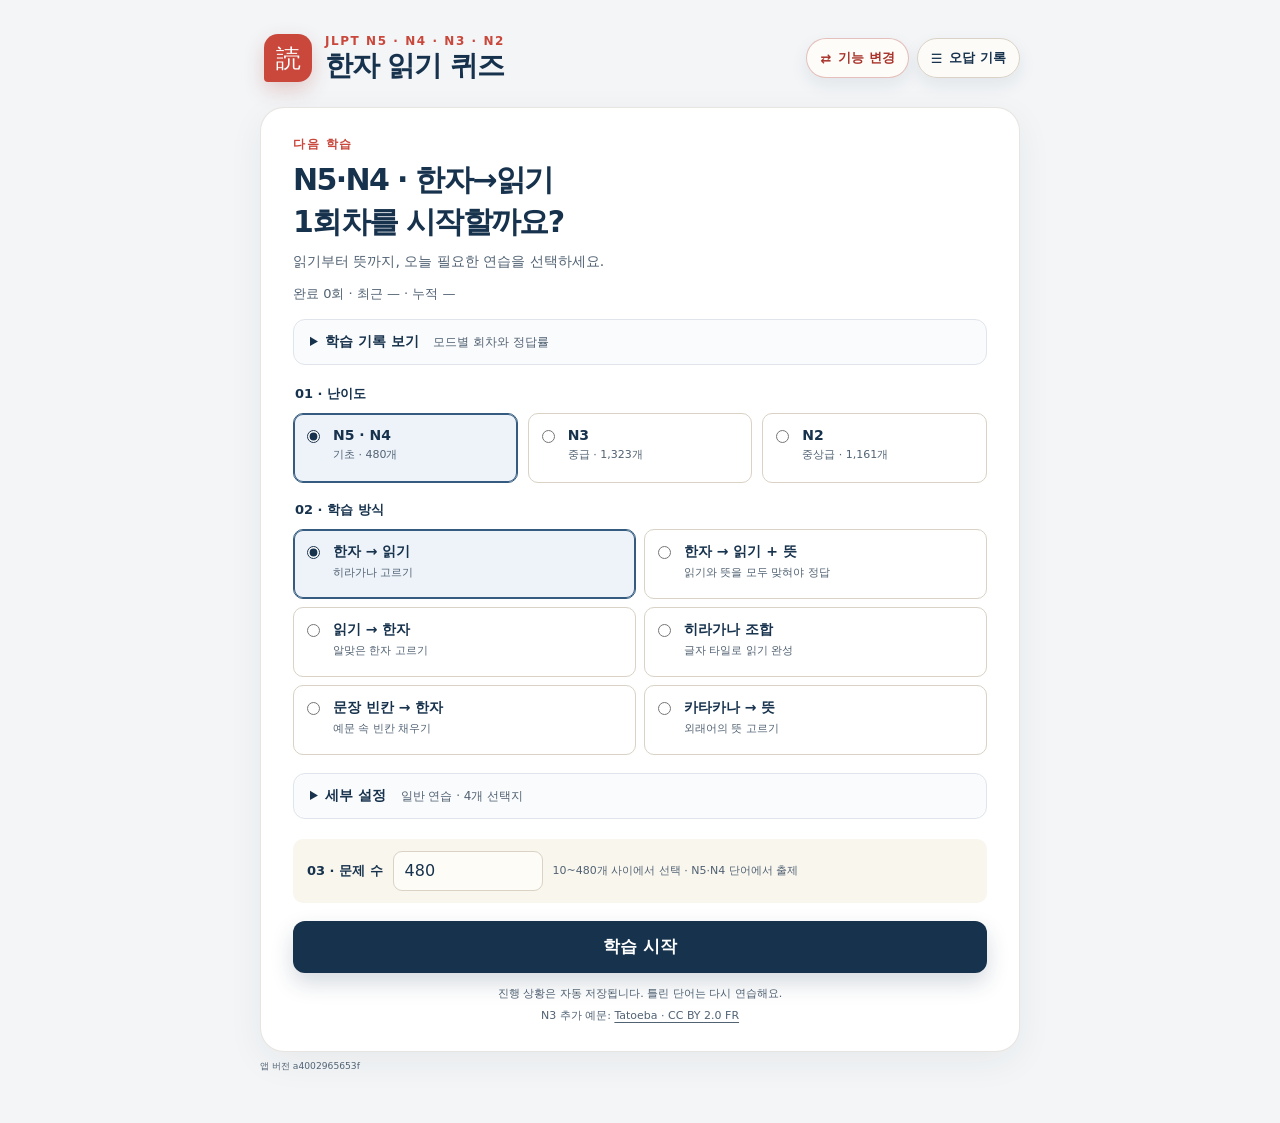
==== commit de0d148c: "Fix study persistence, quiz ambiguities, and Japanese language data" ====
--- a/japanese-vocab-quiz/index.html
+++ b/japanese-vocab-quiz/index.html
@@ -5,7 +5,7 @@
   <meta name="viewport" content="width=device-width, initial-scale=1">
   <meta name="theme-color" content="#17324d">
   <title>한자 읽기 퀴즈</title>
-  <link rel="stylesheet" href="styles.css">
+  <link rel="stylesheet" href="styles.css?v=e473df5511f5">
 </head>
 <body>
   <main class="app-shell">
@@ -320,6 +320,7 @@
       <div class="paper-card quiz-card">
         <p id="quiz-prompt" class="prompt">이 단어를 어떻게 읽을까요?</p>
         <h2 id="quiz-word" lang="ja">日本語</h2>
+        <p id="quiz-reading-context" class="combined-step-status" lang="ja" hidden></p>
         <p id="day-label" class="day-label">7일차</p>
         <p id="combined-step-status" class="combined-step-status" aria-live="polite" hidden></p>
         <p id="exam-mistake-badge" class="exam-mistake-badge" hidden></p>
@@ -517,19 +518,19 @@
     </section>
 
     <p id="app-error" class="app-error" role="alert" hidden></p>
-    <p class="source-note"><small id="build-version">개발 버전</small></p>
+    <p class="source-note"><small id="build-version">앱 버전 a4002965653f</small></p>
   </main>
 
-  <script src="vocab-data.js"></script>
-  <script src="n3-vocab-data.js"></script>
-  <script src="n2-vocab-data.js"></script>
-  <script src="katakana-vocab-data.js"></script>
-  <script src="reading-data.js"></script>
-  <script src="reading-generated-data.js"></script>
-  <script src="reading-advanced-guides.js"></script>
-  <script src="quiz-engine.js"></script>
-  <script src="reading-renderer.js"></script>
-  <script src="session-store.js"></script>
-  <script src="app.js"></script>
+  <script src="vocab-data.js?v=a1d5101c7678"></script>
+  <script src="n3-vocab-data.js?v=1c78e718d46f"></script>
+  <script src="n2-vocab-data.js?v=9e75572461fc"></script>
+  <script src="katakana-vocab-data.js?v=95a183fd610e"></script>
+  <script src="reading-data.js?v=a12c147553ca"></script>
+  <script src="reading-generated-data.js?v=c1d9aa1f0e47"></script>
+  <script src="reading-advanced-guides.js?v=e936d974d12a"></script>
+  <script src="quiz-engine.js?v=949a77904d9f"></script>
+  <script src="reading-renderer.js?v=94a082852b48"></script>
+  <script src="session-store.js?v=2a0d56e63220"></script>
+  <script src="app.js?v=aad4ec95e678"></script>
 </body>
 </html>
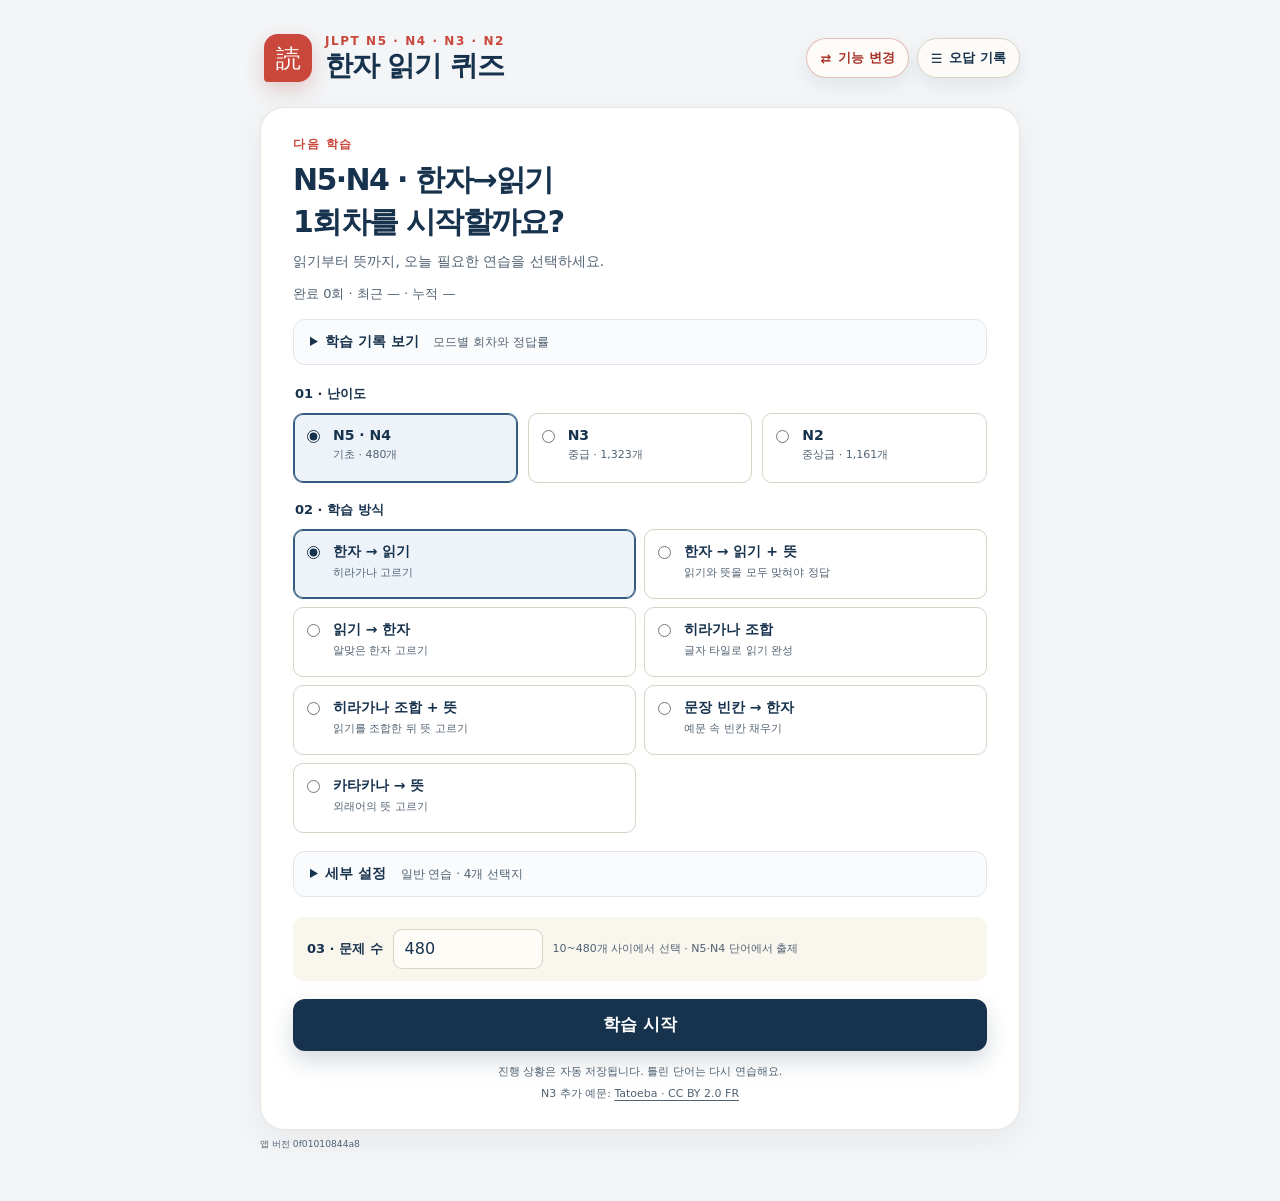
==== commit 36290e50: "Add kana composition and meaning study mode" ====
--- a/japanese-vocab-quiz/index.html
+++ b/japanese-vocab-quiz/index.html
@@ -111,6 +111,14 @@
                 <div><dt>누적 정답률</dt><dd id="kanji-kana-total-accuracy">—</dd></div>
               </dl>
             </article>
+            <article id="record-kana-meaning" class="mode-record">
+              <strong>히라가나 조합 + 뜻</strong>
+              <dl>
+                <div><dt>완료 회차</dt><dd id="kana-meaning-sessions">0회</dd></div>
+                <div><dt>최근 정답률</dt><dd id="kana-meaning-last-accuracy">—</dd></div>
+                <div><dt>누적 정답률</dt><dd id="kana-meaning-total-accuracy">—</dd></div>
+              </dl>
+            </article>
             <article id="record-reading-kanji" class="mode-record">
               <strong>읽기 → 한자</strong>
               <dl>
@@ -193,6 +201,13 @@
             <span class="mode-copy">
               <strong>히라가나 조합</strong>
               <small>글자 타일로 읽기 완성</small>
+            </span>
+          </label>
+          <label class="mode-option" for="mode-kanji-kana-meaning">
+            <input id="mode-kanji-kana-meaning" name="quiz-mode" type="radio" value="kanji-to-kana-meaning">
+            <span class="mode-copy">
+              <strong>히라가나 조합 + 뜻</strong>
+              <small>읽기를 조합한 뒤 뜻 고르기</small>
             </span>
           </label>
           <label class="mode-option is-wide" for="mode-sentence-kanji">
@@ -518,7 +533,7 @@
     </section>
 
     <p id="app-error" class="app-error" role="alert" hidden></p>
-    <p class="source-note"><small id="build-version">앱 버전 a4002965653f</small></p>
+    <p class="source-note"><small id="build-version">앱 버전 0f01010844a8</small></p>
   </main>
 
   <script src="vocab-data.js?v=a1d5101c7678"></script>
@@ -531,6 +546,6 @@
   <script src="quiz-engine.js?v=949a77904d9f"></script>
   <script src="reading-renderer.js?v=94a082852b48"></script>
   <script src="session-store.js?v=2a0d56e63220"></script>
-  <script src="app.js?v=aad4ec95e678"></script>
+  <script src="app.js?v=75f403a476d6"></script>
 </body>
 </html>
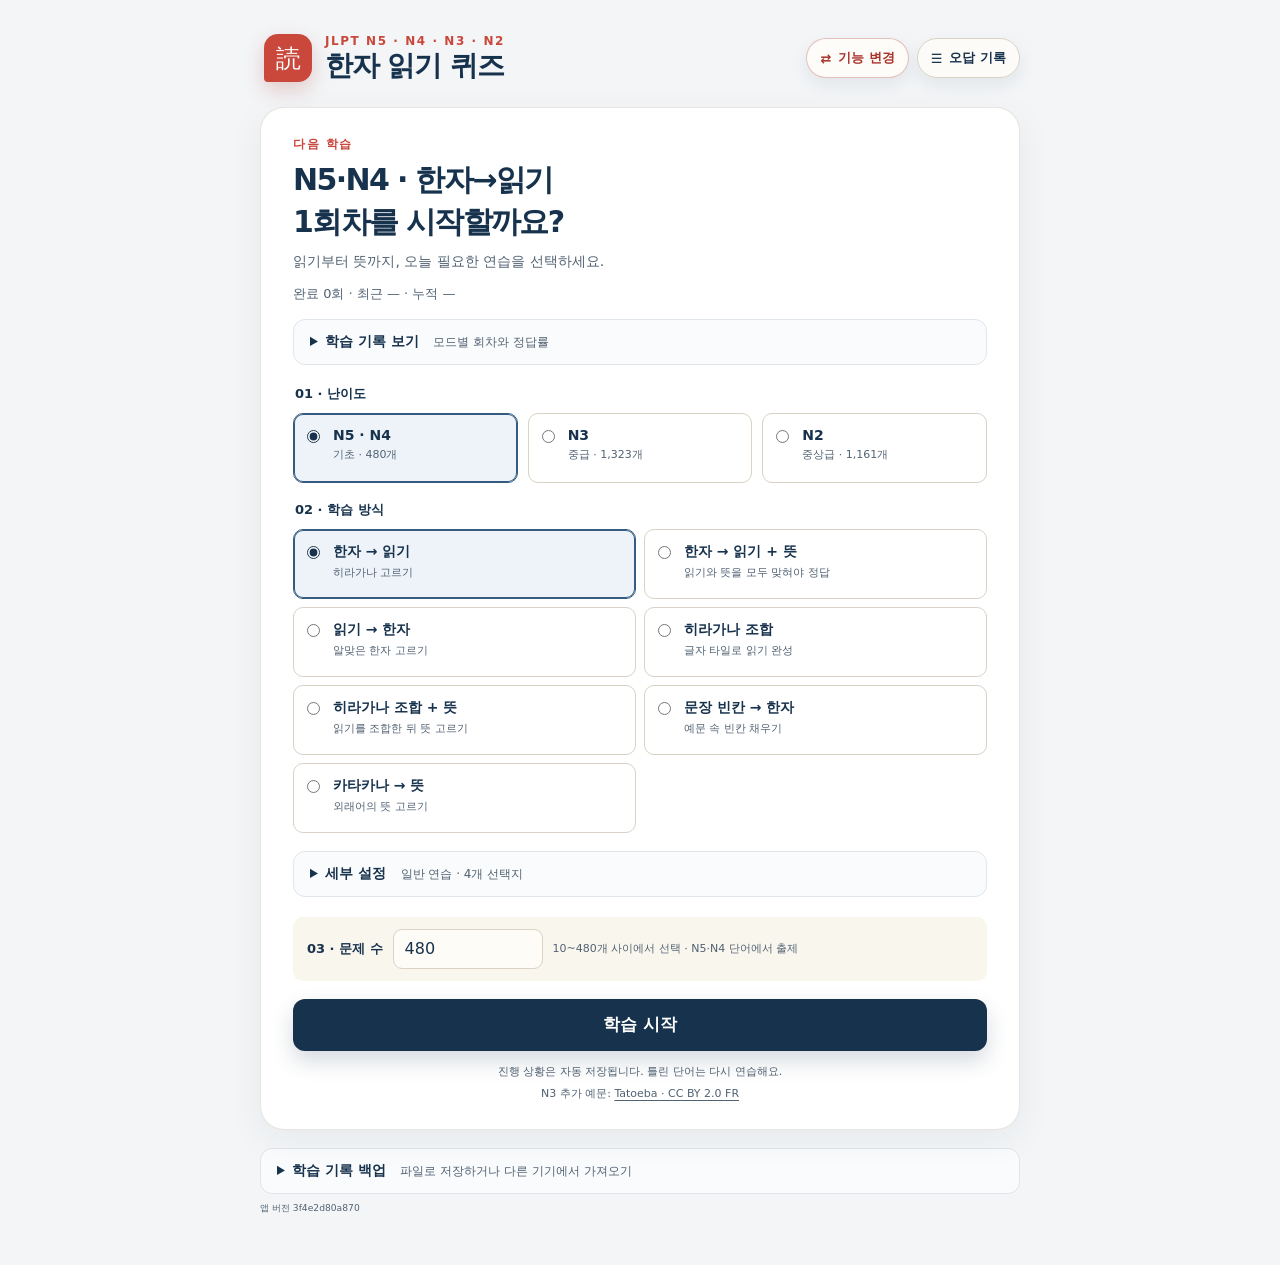
==== commit 0c4ec8fb: "Add local study backup download and restore" ====
--- a/japanese-vocab-quiz/index.html
+++ b/japanese-vocab-quiz/index.html
@@ -5,7 +5,7 @@
   <meta name="viewport" content="width=device-width, initial-scale=1">
   <meta name="theme-color" content="#17324d">
   <title>한자 읽기 퀴즈</title>
-  <link rel="stylesheet" href="styles.css?v=e473df5511f5">
+  <link rel="stylesheet" href="styles.css?v=5522aecc4486">
 </head>
 <body>
   <main class="app-shell">
@@ -532,8 +532,34 @@
       </div>
     </section>
 
+    <details id="backup-panel" class="setup-disclosure backup-panel">
+      <summary>학습 기록 백업 <span>파일로 저장하거나 다른 기기에서 가져오기</span></summary>
+      <div class="backup-content">
+        <p>완료한 학습 기록과 진행 중인 단어·문장 및 독해 회차를 JSON 파일에 저장할 수 있습니다. 서버로 전송하지 않으며 기기 사이에 자동으로 동기화되지 않습니다.</p>
+        <div class="backup-actions">
+          <button id="backup-download" class="secondary-button" type="button">백업 파일 내려받기</button>
+        </div>
+        <div class="backup-file-picker">
+          <label for="backup-file">가져올 백업 파일</label>
+          <input id="backup-file" type="file" accept=".json,application/json" aria-describedby="backup-file-note">
+          <p id="backup-file-note">파일을 선택하면 미리보기를 표시합니다. 확인 버튼을 누르기 전까지는 기록이 바뀌지 않습니다.</p>
+        </div>
+        <div id="backup-preview" class="backup-preview" hidden>
+          <strong>가져오기 미리보기</strong>
+          <p id="backup-preview-text"></p>
+          <p>가져오면 이 브라우저의 기존 기록과 진행 중 회차가 파일 내용으로 교체됩니다. 다른 퀴즈 탭을 닫고, 필요한 경우 이 기기의 기록도 먼저 내려받으세요.</p>
+          <div class="backup-actions">
+            <button id="backup-restore" class="secondary-button backup-replace" type="button">기존 기록을 교체하고 가져오기</button>
+            <button id="backup-cancel" class="secondary-button" type="button">취소</button>
+          </div>
+        </div>
+        <p>백업 파일은 자동으로 공유되지 않지만 암호화되지 않습니다. 필요한 곳에만 보관하세요.</p>
+        <p id="backup-status" class="backup-status" role="status" aria-live="polite" aria-atomic="true"></p>
+      </div>
+    </details>
+
     <p id="app-error" class="app-error" role="alert" hidden></p>
-    <p class="source-note"><small id="build-version">앱 버전 0f01010844a8</small></p>
+    <p class="source-note"><small id="build-version">앱 버전 3f4e2d80a870</small></p>
   </main>
 
   <script src="vocab-data.js?v=a1d5101c7678"></script>
@@ -545,7 +571,7 @@
   <script src="reading-advanced-guides.js?v=e936d974d12a"></script>
   <script src="quiz-engine.js?v=949a77904d9f"></script>
   <script src="reading-renderer.js?v=94a082852b48"></script>
-  <script src="session-store.js?v=2a0d56e63220"></script>
-  <script src="app.js?v=75f403a476d6"></script>
+  <script src="session-store.js?v=fdaae0fd00f9"></script>
+  <script src="app.js?v=8bda5047e155"></script>
 </body>
 </html>
--- a/japanese-vocab-quiz/styles.css
+++ b/japanese-vocab-quiz/styles.css
@@ -1836,6 +1836,40 @@
 .setup-disclosure[open] > summary { border-bottom: 1px solid #dfe5eb; margin-bottom: 14px; }
 .setup-disclosure .mode-records { margin: 14px; }
 .settings-disclosure > :not(summary) { margin-left: 16px; margin-right: 16px; }
+.backup-panel { margin: 18px 0 0; }
+.backup-content { display: grid; gap: 12px; padding: 0 16px 14px; color: var(--ink-soft); font-size: 14px; line-height: 1.65; }
+.backup-content p { margin: 0; overflow-wrap: anywhere; }
+.backup-actions { display: flex; flex-wrap: wrap; gap: 8px; }
+.backup-actions button { max-width: 100%; }
+.backup-file-picker { display: grid; gap: 6px; min-width: 0; }
+.backup-file-picker label, .backup-preview strong { color: var(--ink); font-weight: 800; }
+.backup-file-picker input {
+  width: min(100%, 420px);
+  min-width: 0;
+  min-height: 44px;
+  padding: 5px;
+  color: var(--ink);
+  background: #fff;
+  border: 1px solid var(--line);
+  border-radius: 8px;
+  font: inherit;
+}
+.backup-file-picker input::file-selector-button {
+  margin-inline-end: 8px;
+  padding: 5px 8px;
+  color: var(--ink);
+  background: var(--paper-deep);
+  border: 1px solid var(--line);
+  border-radius: 5px;
+  font: inherit;
+  cursor: pointer;
+}
+.backup-file-picker input:focus-visible { outline: 3px solid var(--focus); outline-offset: 3px; }
+.backup-preview { display: grid; gap: 8px; padding: 12px; border: 1px solid var(--line); border-radius: 10px; background: var(--paper); }
+.backup-replace { color: #fff; background: var(--accent-dark); border-color: var(--accent-dark); }
+.backup-replace:not(:disabled):hover { background: #8b2b25; }
+.backup-content .backup-status { color: var(--ink); font-weight: 700; }
+.backup-content .backup-status:empty { position: absolute; }
 .start-card .mode-picker legend { text-align: left; font-size: 13px; color: var(--ink); margin-bottom: 10px; }
 .start-card .learning-mode-picker { grid-template-columns: repeat(2, minmax(0, 1fr)); gap: 8px; }
 .start-card .mode-option.is-wide { grid-column: auto; }
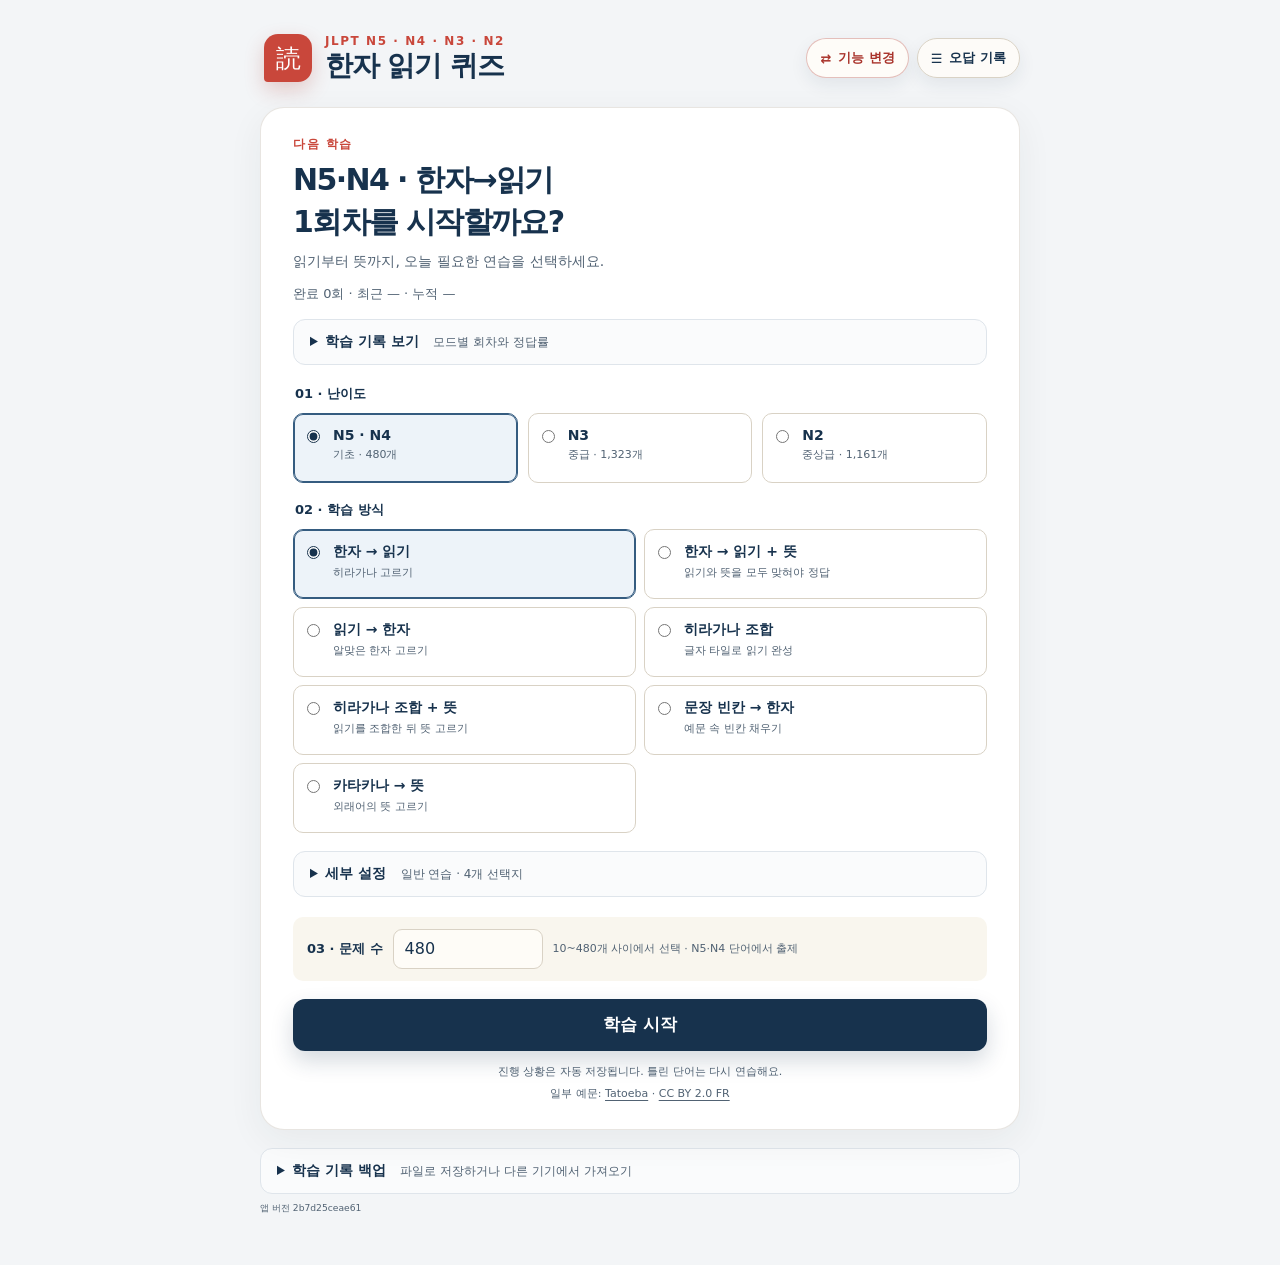
==== commit 9fbd69b9: "Show vocabulary usage examples and fit kana entry on one line" ====
--- a/japanese-vocab-quiz/index.html
+++ b/japanese-vocab-quiz/index.html
@@ -5,7 +5,7 @@
   <meta name="viewport" content="width=device-width, initial-scale=1">
   <meta name="theme-color" content="#17324d">
   <title>한자 읽기 퀴즈</title>
-  <link rel="stylesheet" href="styles.css?v=5522aecc4486">
+  <link rel="stylesheet" href="styles.css?v=cbcf4a8ebbfb">
 </head>
 <body>
   <main class="app-shell">
@@ -305,7 +305,7 @@
 
         <button id="start-button" class="primary-button" type="button">학습 시작</button>
         <p class="helper">진행 상황은 자동 저장됩니다. 틀린 단어는 다시 연습해요.</p>
-        <p class="source-note">N3 추가 예문: <a href="https://tatoeba.org/ko/" target="_blank" rel="noreferrer">Tatoeba · CC BY 2.0 FR</a></p>
+        <p class="source-note">일부 예문: <a href="https://tatoeba.org/ko/" target="_blank" rel="noreferrer">Tatoeba</a> · <a href="https://creativecommons.org/licenses/by/2.0/fr/" target="_blank" rel="license noreferrer">CC BY 2.0 FR</a></p>
 
         <details id="history-panel" class="history-panel setup-disclosure" hidden>
           <summary>최근 학습 기록</summary>
@@ -335,7 +335,7 @@
       <div class="paper-card quiz-card">
         <p id="quiz-prompt" class="prompt">이 단어를 어떻게 읽을까요?</p>
         <h2 id="quiz-word" lang="ja">日本語</h2>
-        <p id="quiz-reading-context" class="combined-step-status" lang="ja" hidden></p>
+        <p id="quiz-reading-context" class="quiz-usage-context" lang="ja" hidden></p>
         <p id="day-label" class="day-label">7일차</p>
         <p id="combined-step-status" class="combined-step-status" aria-live="polite" hidden></p>
         <p id="exam-mistake-badge" class="exam-mistake-badge" hidden></p>
@@ -365,6 +365,7 @@
             <p id="feedback-reading"></p>
             <p id="feedback-meaning"></p>
             <p id="feedback-sentence-reading" class="feedback-sentence-reading" hidden></p>
+            <p id="feedback-usage-example" class="feedback-usage-example" lang="ja" hidden></p>
             <p id="feedback-translation" class="feedback-translation" hidden></p>
             <a id="feedback-source" class="feedback-source" target="_blank" rel="noreferrer" hidden></a>
             <p id="retry-note" class="retry-note" hidden>이 단어는 잠시 뒤 다시 나옵니다.</p>
@@ -559,19 +560,21 @@
     </details>
 
     <p id="app-error" class="app-error" role="alert" hidden></p>
-    <p class="source-note"><small id="build-version">앱 버전 3f4e2d80a870</small></p>
+    <p class="source-note"><small id="build-version">앱 버전 2b7d25ceae61</small></p>
   </main>
 
   <script src="vocab-data.js?v=a1d5101c7678"></script>
   <script src="n3-vocab-data.js?v=1c78e718d46f"></script>
   <script src="n2-vocab-data.js?v=9e75572461fc"></script>
   <script src="katakana-vocab-data.js?v=95a183fd610e"></script>
+  <script src="usage-context-curated.js?v=5683f6c66a7d"></script>
+  <script src="usage-context-data.js?v=a5a79318b95f"></script>
   <script src="reading-data.js?v=a12c147553ca"></script>
   <script src="reading-generated-data.js?v=c1d9aa1f0e47"></script>
   <script src="reading-advanced-guides.js?v=e936d974d12a"></script>
-  <script src="quiz-engine.js?v=949a77904d9f"></script>
+  <script src="quiz-engine.js?v=5a8b8ce2e6f4"></script>
   <script src="reading-renderer.js?v=94a082852b48"></script>
   <script src="session-store.js?v=fdaae0fd00f9"></script>
-  <script src="app.js?v=8bda5047e155"></script>
+  <script src="app.js?v=c402ad1191f7"></script>
 </body>
 </html>
--- a/japanese-vocab-quiz/styles.css
+++ b/japanese-vocab-quiz/styles.css
@@ -1250,8 +1250,10 @@
 }
 
 .kana-answer {
+  container-type: inline-size;
+  --kana-slot-width: min(44px, calc((100cqi - 1px) / var(--kana-answer-slots, 1)));
   display: flex;
-  flex-wrap: wrap;
+  flex-wrap: nowrap;
   justify-content: center;
   align-items: center;
   min-height: 68px;
@@ -1261,10 +1263,8 @@
   background: rgba(255, 253, 248, 0.88);
   border: 2px solid var(--ink);
   border-radius: 14px;
-  font-size: clamp(27px, 7vw, 42px);
   font-weight: 800;
-  letter-spacing: 0;
-  word-break: break-all;
+  white-space: nowrap;
 }
 
 .kana-answer.is-empty {
@@ -1278,6 +1278,7 @@
 .kana-unit {
   display: inline-flex;
   align-items: center;
+  flex: 0 0 auto;
 }
 
 .kana-character,
@@ -1293,8 +1294,10 @@
 }
 
 .kana-character {
-  min-width: 44px;
-  font-size: clamp(27px, 7vw, 38px);
+  flex: 0 0 auto;
+  width: var(--kana-slot-width);
+  font-size: min(7vw, 38px, calc(var(--kana-slot-width) * 0.86));
+  line-height: 1;
 }
 
 .kana-character:hover:not(:disabled),
@@ -1308,7 +1311,7 @@
   display: inline-flex;
   align-items: center;
   justify-content: center;
-  width: 24px;
+  width: calc(var(--kana-slot-width) * 0.4);
   flex-shrink: 0;
 }
 
@@ -1598,6 +1601,27 @@
   border-top: 1px solid rgba(23, 50, 77, 0.16);
   font-weight: 700;
   word-break: keep-all;
+}
+
+.quiz-usage-context {
+  width: fit-content;
+  max-width: 100%;
+  margin: 12px auto;
+  padding: 8px 14px;
+  border-radius: 10px;
+  background: #edf3f9;
+  color: var(--ink);
+  font-size: clamp(1rem, 2.2vw, 1.25rem);
+  line-height: 1.65;
+  line-break: strict;
+}
+
+.feedback .feedback-usage-example {
+  margin-top: 9px;
+  padding-top: 9px;
+  border-top: 1px solid rgba(23, 50, 77, 0.16);
+  font-weight: 700;
+  line-break: strict;
 }
 
 .feedback .feedback-translation {
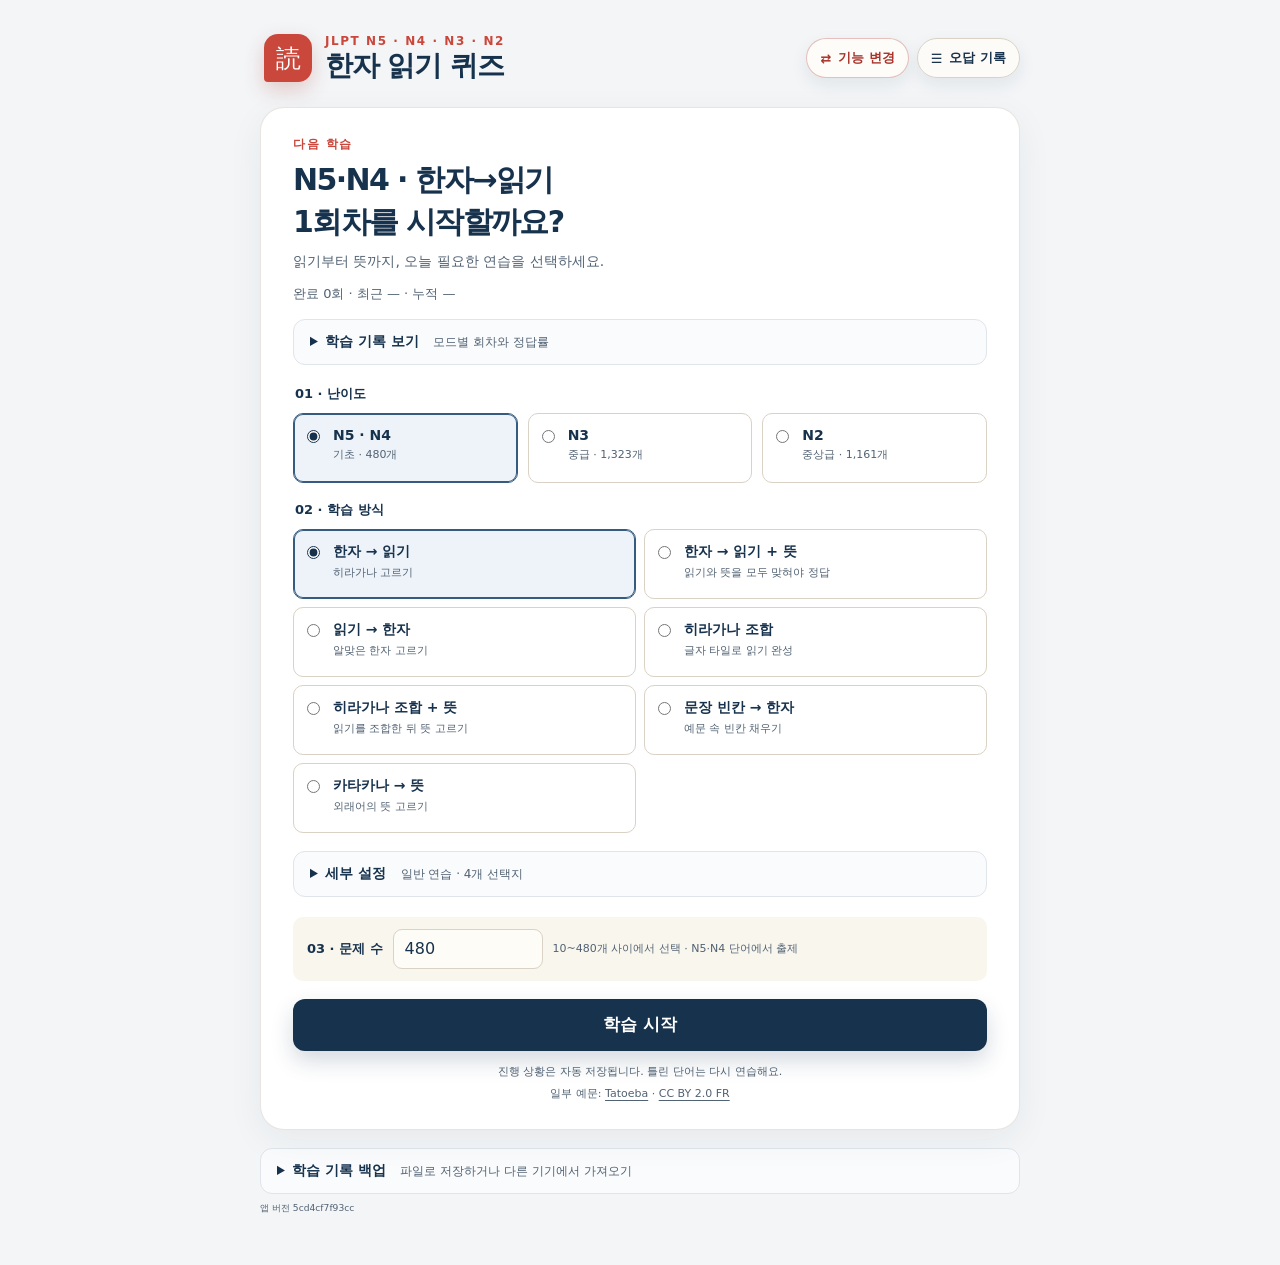
==== commit da31be14: "Complete vocabulary examples and show translations after grading" ====
--- a/japanese-vocab-quiz/index.html
+++ b/japanese-vocab-quiz/index.html
@@ -560,21 +560,22 @@
     </details>
 
     <p id="app-error" class="app-error" role="alert" hidden></p>
-    <p class="source-note"><small id="build-version">앱 버전 2b7d25ceae61</small></p>
+    <p class="source-note"><small id="build-version">앱 버전 5cd4cf7f93cc</small></p>
   </main>
 
   <script src="vocab-data.js?v=a1d5101c7678"></script>
   <script src="n3-vocab-data.js?v=1c78e718d46f"></script>
-  <script src="n2-vocab-data.js?v=9e75572461fc"></script>
+  <script src="n2-vocab-data.js?v=b752fc90de3f"></script>
   <script src="katakana-vocab-data.js?v=95a183fd610e"></script>
-  <script src="usage-context-curated.js?v=5683f6c66a7d"></script>
-  <script src="usage-context-data.js?v=a5a79318b95f"></script>
+  <script src="usage-context-curated.js?v=047c00d36e26"></script>
+  <script src="usage-context-data.js?v=b462210b72ca"></script>
+  <script src="usage-context-ko.js?v=a9456c25eeb8"></script>
   <script src="reading-data.js?v=a12c147553ca"></script>
   <script src="reading-generated-data.js?v=c1d9aa1f0e47"></script>
   <script src="reading-advanced-guides.js?v=e936d974d12a"></script>
-  <script src="quiz-engine.js?v=5a8b8ce2e6f4"></script>
+  <script src="quiz-engine.js?v=95d3cb8fc3e6"></script>
   <script src="reading-renderer.js?v=94a082852b48"></script>
   <script src="session-store.js?v=fdaae0fd00f9"></script>
-  <script src="app.js?v=c402ad1191f7"></script>
+  <script src="app.js?v=36cd58b62a8e"></script>
 </body>
 </html>
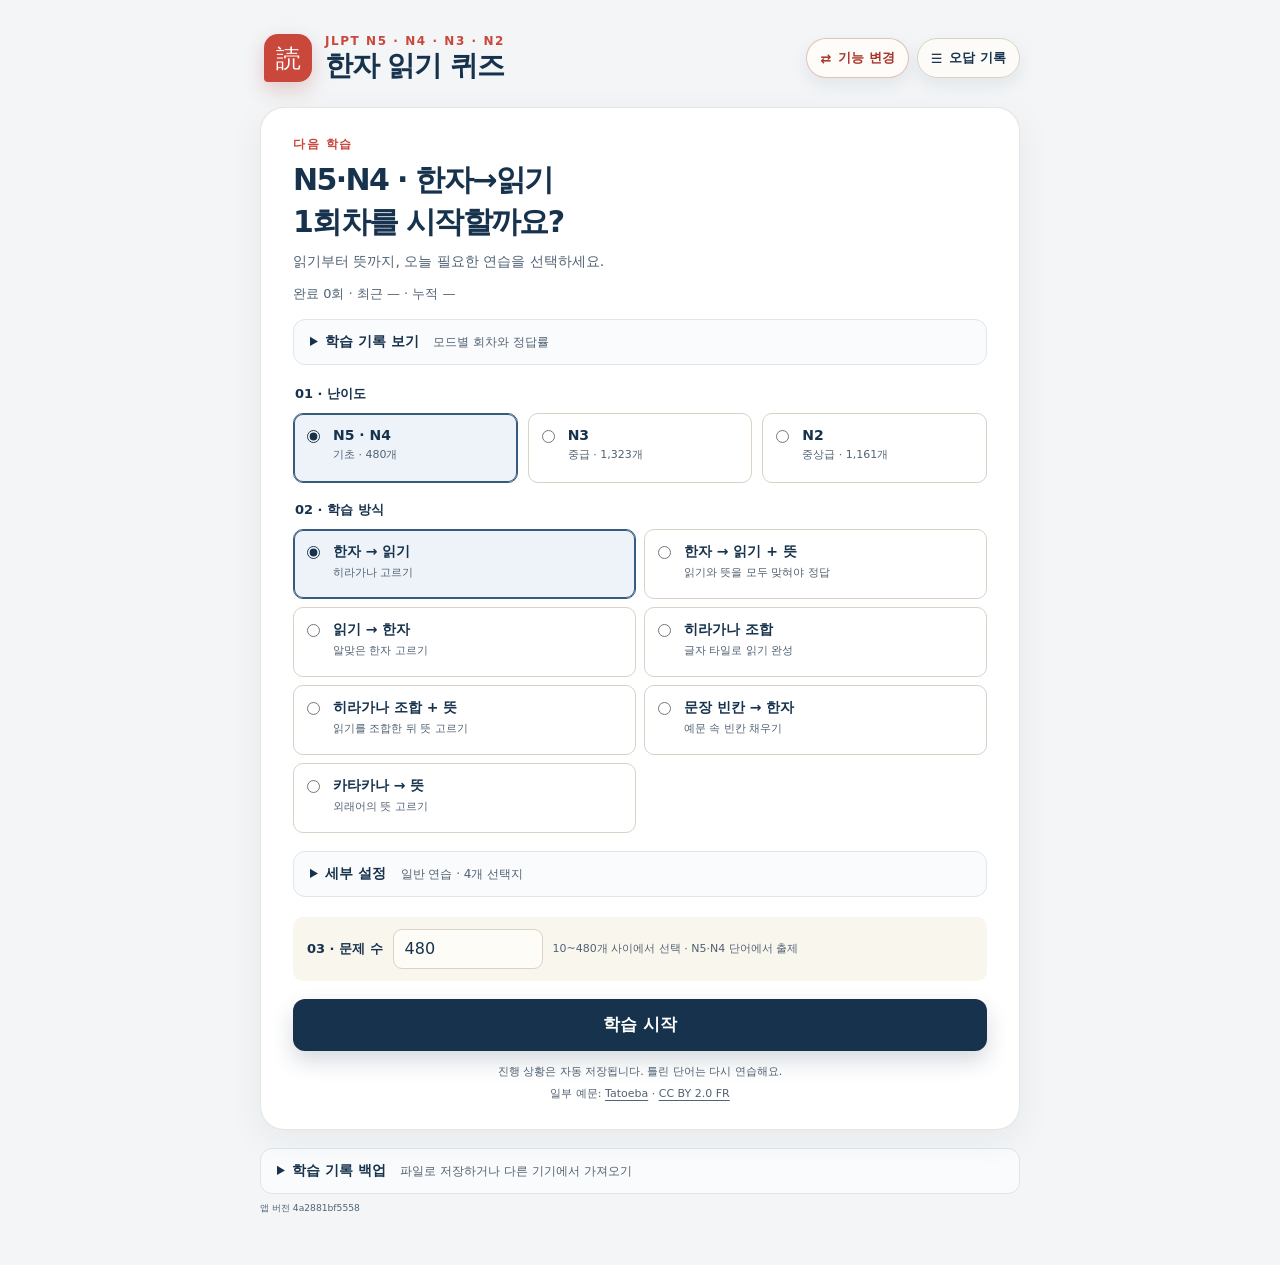
==== commit f95da0f1: "Remove redundant reading-stage reminder" ====
--- a/japanese-vocab-quiz/index.html
+++ b/japanese-vocab-quiz/index.html
@@ -560,7 +560,7 @@
     </details>
 
     <p id="app-error" class="app-error" role="alert" hidden></p>
-    <p class="source-note"><small id="build-version">앱 버전 5cd4cf7f93cc</small></p>
+    <p class="source-note"><small id="build-version">앱 버전 4a2881bf5558</small></p>
   </main>
 
   <script src="vocab-data.js?v=a1d5101c7678"></script>
@@ -576,6 +576,6 @@
   <script src="quiz-engine.js?v=95d3cb8fc3e6"></script>
   <script src="reading-renderer.js?v=94a082852b48"></script>
   <script src="session-store.js?v=fdaae0fd00f9"></script>
-  <script src="app.js?v=36cd58b62a8e"></script>
+  <script src="app.js?v=eb282509d64c"></script>
 </body>
 </html>
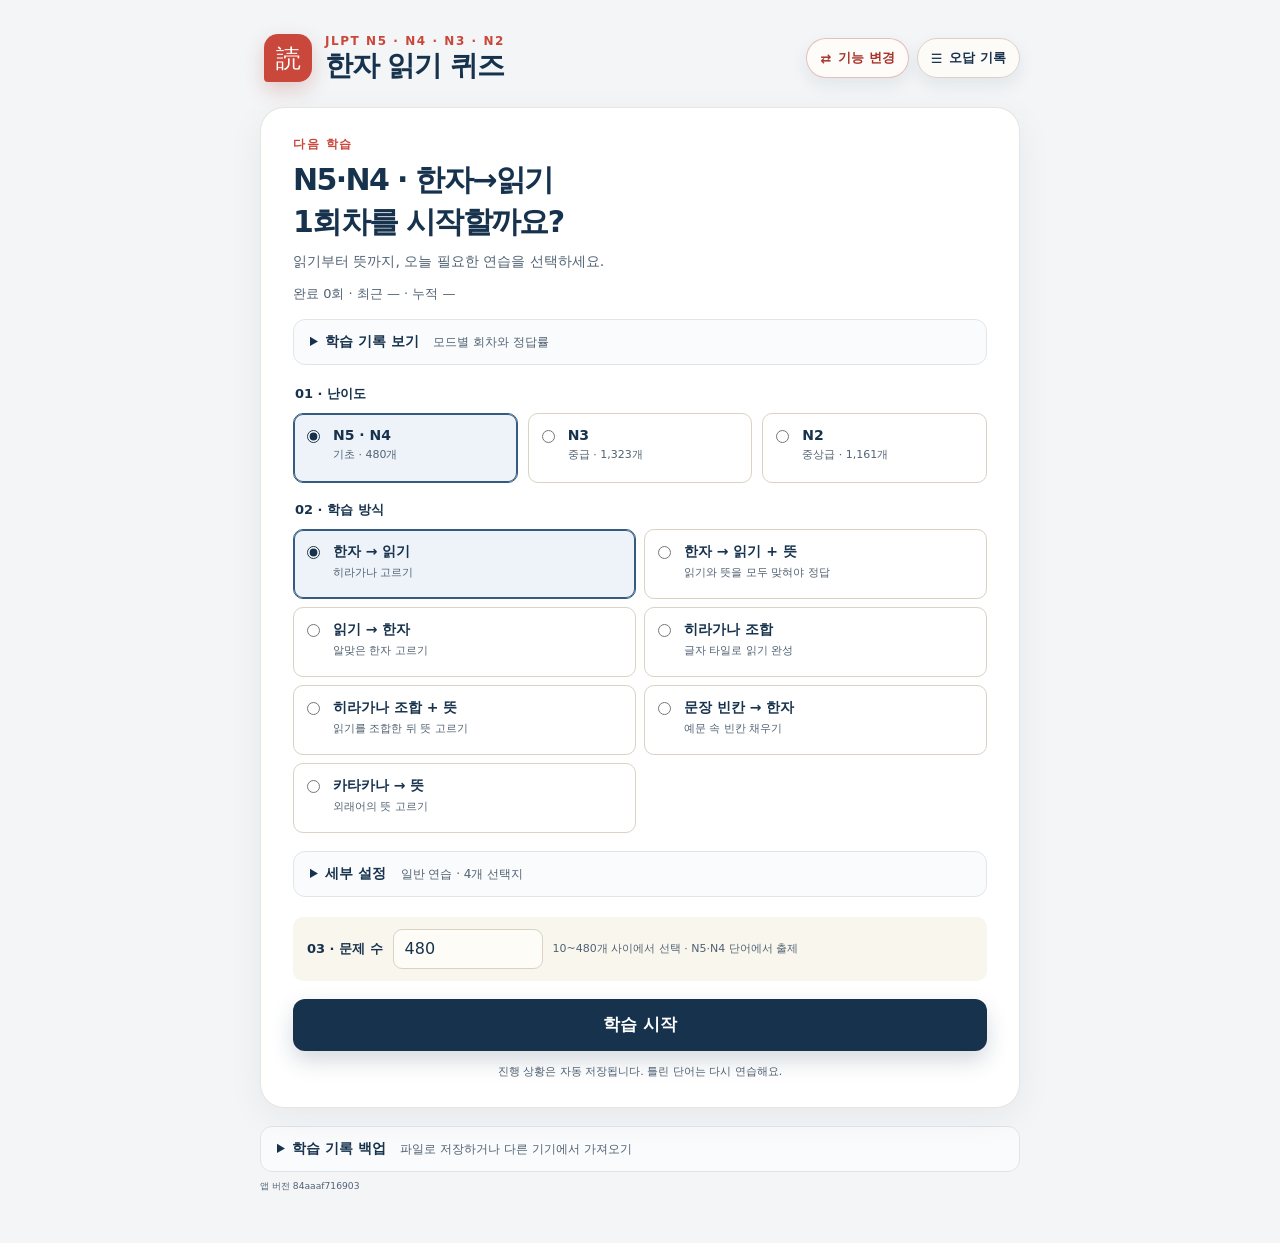
==== commit 66c2db1e: "Remove clickable example sources from quiz screens" ====
--- a/japanese-vocab-quiz/index.html
+++ b/japanese-vocab-quiz/index.html
@@ -5,7 +5,7 @@
   <meta name="viewport" content="width=device-width, initial-scale=1">
   <meta name="theme-color" content="#17324d">
   <title>한자 읽기 퀴즈</title>
-  <link rel="stylesheet" href="styles.css?v=cbcf4a8ebbfb">
+  <link rel="stylesheet" href="styles.css?v=9bb49e5b3658">
 </head>
 <body>
   <main class="app-shell">
@@ -305,7 +305,6 @@
 
         <button id="start-button" class="primary-button" type="button">학습 시작</button>
         <p class="helper">진행 상황은 자동 저장됩니다. 틀린 단어는 다시 연습해요.</p>
-        <p class="source-note">일부 예문: <a href="https://tatoeba.org/ko/" target="_blank" rel="noreferrer">Tatoeba</a> · <a href="https://creativecommons.org/licenses/by/2.0/fr/" target="_blank" rel="license noreferrer">CC BY 2.0 FR</a></p>
 
         <details id="history-panel" class="history-panel setup-disclosure" hidden>
           <summary>최근 학습 기록</summary>
@@ -367,7 +366,6 @@
             <p id="feedback-sentence-reading" class="feedback-sentence-reading" hidden></p>
             <p id="feedback-usage-example" class="feedback-usage-example" lang="ja" hidden></p>
             <p id="feedback-translation" class="feedback-translation" hidden></p>
-            <a id="feedback-source" class="feedback-source" target="_blank" rel="noreferrer" hidden></a>
             <p id="retry-note" class="retry-note" hidden>이 단어는 잠시 뒤 다시 나옵니다.</p>
           </div>
         </div>
@@ -375,6 +373,10 @@
         <button id="next-button" class="primary-button" type="button" hidden>다음 단어</button>
       </div>
       <p id="keyboard-hint" class="keyboard-hint">숫자키 1–4 또는 숫자패드로 선택 · Enter로 다음</p>
+      <details id="example-attribution" class="source-note example-attribution" hidden>
+        <summary>예문 이용 정보</summary>
+        <p id="example-credit"></p>
+      </details>
     </section>
 
     <section id="result-screen" class="screen" aria-labelledby="result-title">
@@ -560,7 +562,7 @@
     </details>
 
     <p id="app-error" class="app-error" role="alert" hidden></p>
-    <p class="source-note"><small id="build-version">앱 버전 4a2881bf5558</small></p>
+    <p class="source-note"><small id="build-version">앱 버전 84aaaf716903</small></p>
   </main>
 
   <script src="vocab-data.js?v=a1d5101c7678"></script>
@@ -570,12 +572,13 @@
   <script src="usage-context-curated.js?v=047c00d36e26"></script>
   <script src="usage-context-data.js?v=b462210b72ca"></script>
   <script src="usage-context-ko.js?v=a9456c25eeb8"></script>
+  <script src="example-credits.js?v=6bd665f964ed"></script>
   <script src="reading-data.js?v=a12c147553ca"></script>
   <script src="reading-generated-data.js?v=c1d9aa1f0e47"></script>
   <script src="reading-advanced-guides.js?v=e936d974d12a"></script>
-  <script src="quiz-engine.js?v=95d3cb8fc3e6"></script>
+  <script src="quiz-engine.js?v=8e6f1eb53895"></script>
   <script src="reading-renderer.js?v=94a082852b48"></script>
   <script src="session-store.js?v=fdaae0fd00f9"></script>
-  <script src="app.js?v=eb282509d64c"></script>
+  <script src="app.js?v=d0b7da8900ee"></script>
 </body>
 </html>
--- a/japanese-vocab-quiz/styles.css
+++ b/japanese-vocab-quiz/styles.css
@@ -994,10 +994,13 @@
   font-size: 11px;
 }
 
-.source-note a,
-.feedback-source {
-  color: inherit;
-  text-underline-offset: 3px;
+.example-attribution summary {
+  cursor: pointer;
+}
+
+.example-attribution p {
+  white-space: pre-line;
+  overflow-wrap: anywhere;
 }
 
 .history-panel {
@@ -1627,17 +1630,6 @@
 .feedback .feedback-translation {
   margin-top: 4px;
   font-weight: 700;
-}
-
-.feedback .feedback-source {
-  display: inline-block;
-  margin-top: 8px;
-  color: var(--ink-soft);
-  font-size: 11px;
-}
-
-.feedback .feedback-source[hidden] {
-  display: none;
 }
 
 .feedback .retry-note {
